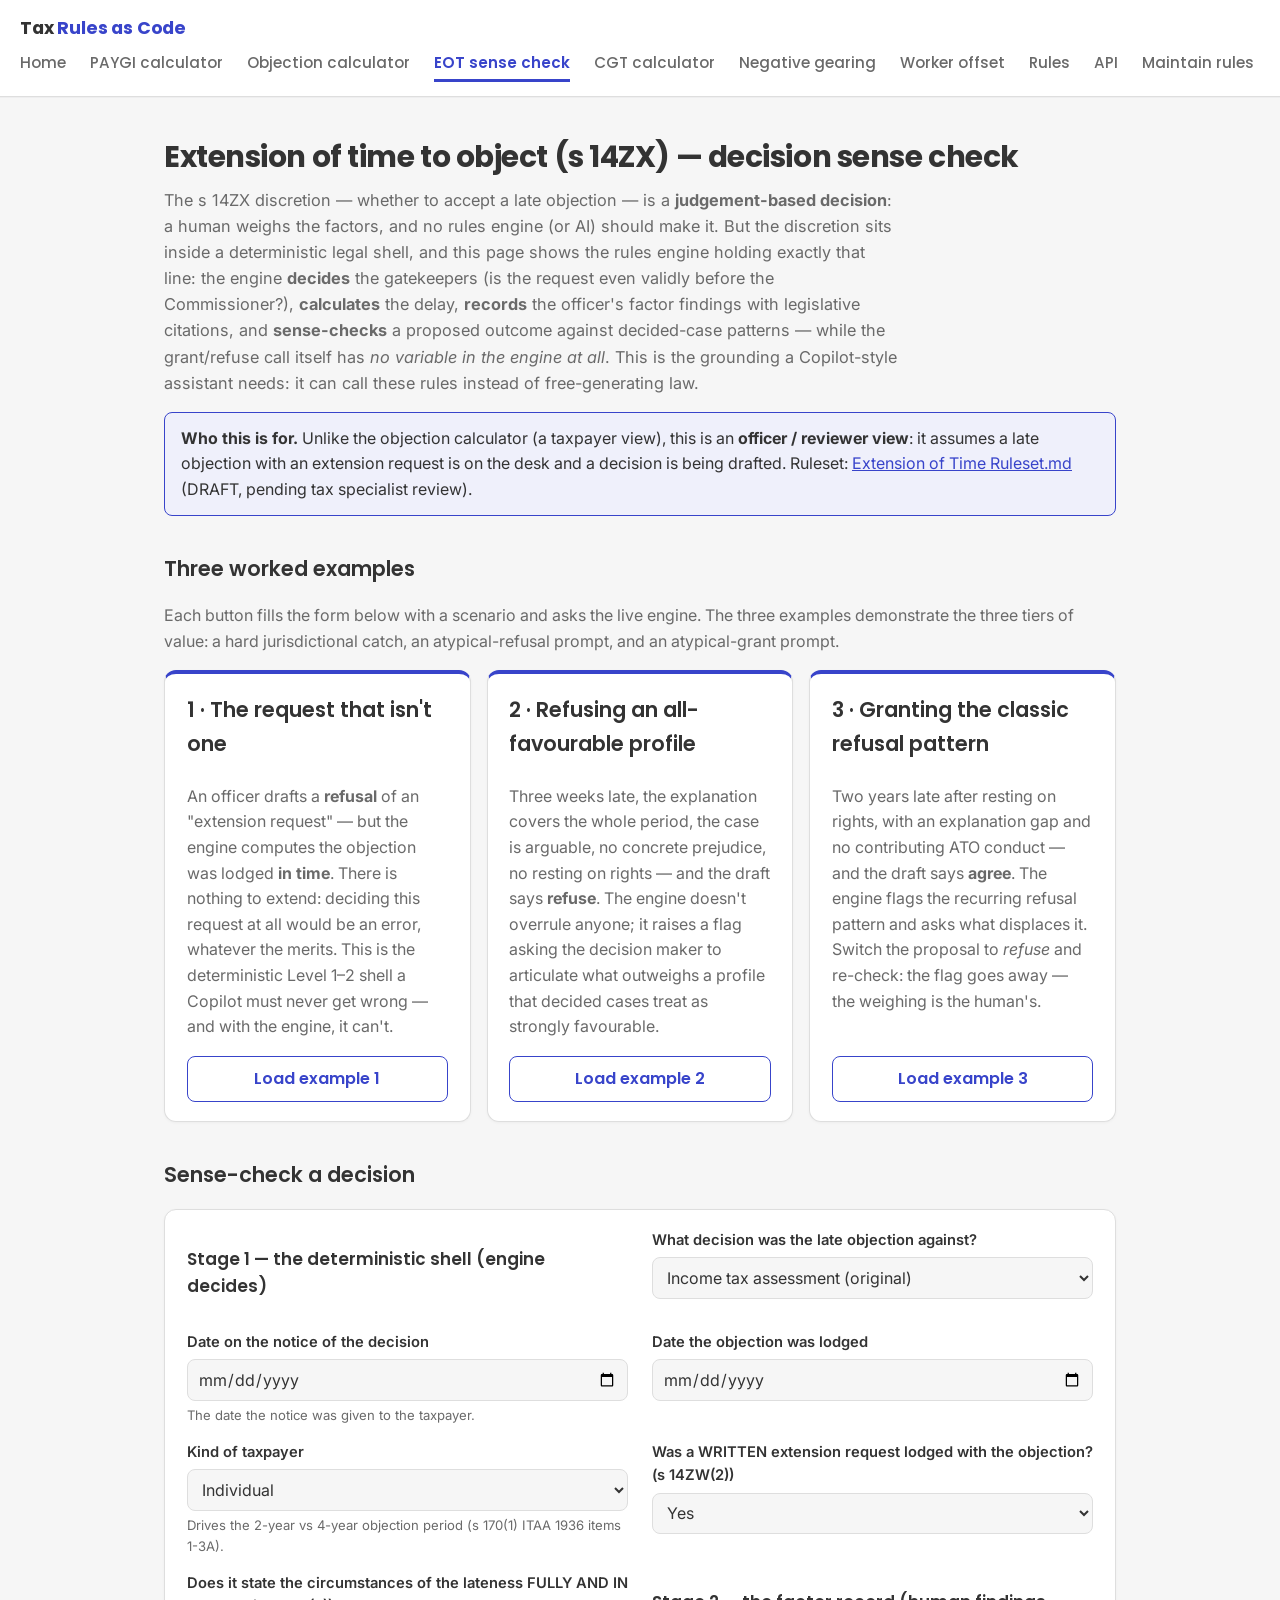
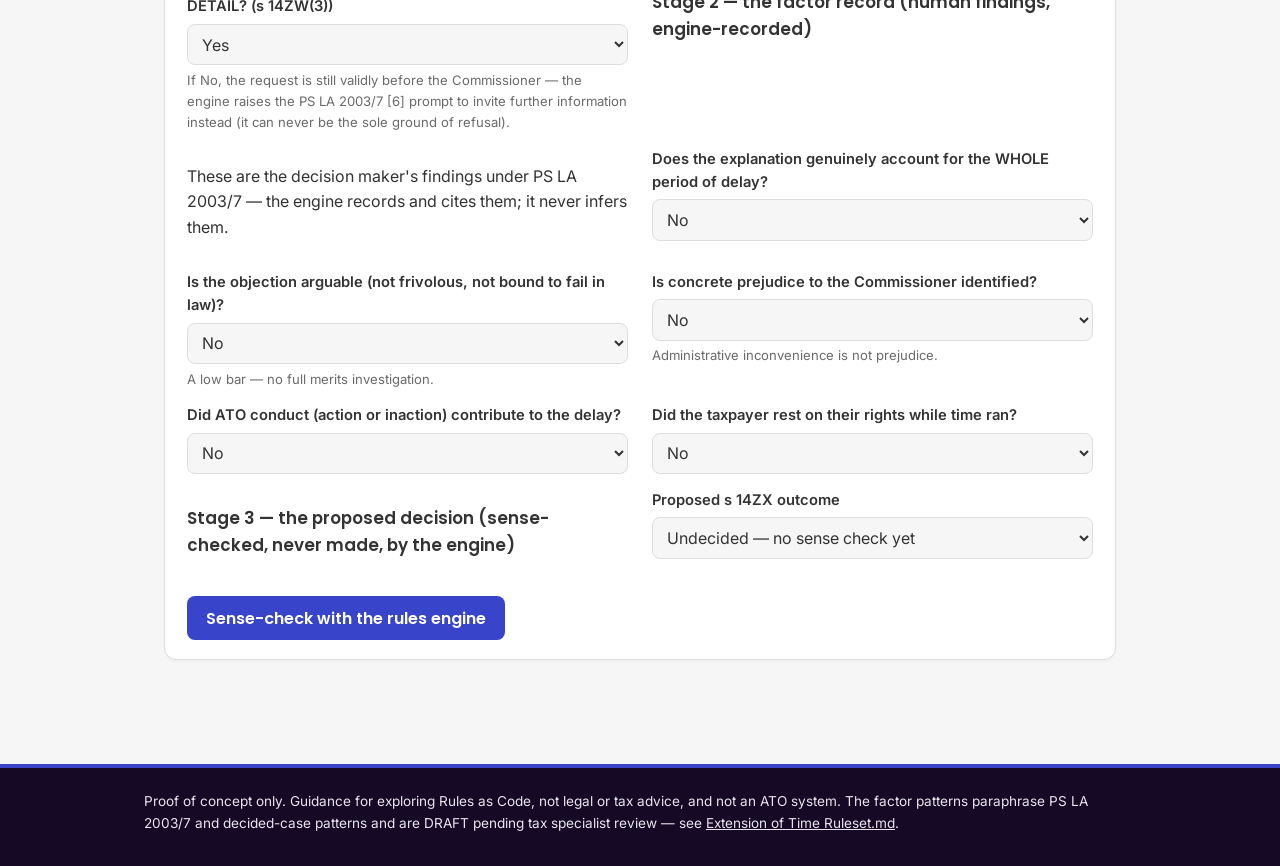
==== webapp/eot.html @ 90efb518 "Initial commit" ====
<!DOCTYPE html>
<html lang="en-AU">
<head>
  <meta charset="utf-8">
  <meta name="viewport" content="width=device-width, initial-scale=1">
  <title>Extension of time (s 14ZX) — sense check</title>
  <link rel="icon" href="data:image/svg+xml,<svg xmlns=%22http://www.w3.org/2000/svg%22 viewBox=%220 0 100 100%22><text y=%22.9em%22 font-size=%2290%22>&#9878;&#65039;</text></svg>">
  <link rel="preconnect" href="https://fonts.googleapis.com">
  <link rel="preconnect" href="https://fonts.gstatic.com" crossorigin>
  <link href="https://fonts.googleapis.com/css2?family=Inter:wght@400;500;600;700&family=Poppins:wght@500;600;700&display=swap" rel="stylesheet">
  <link rel="stylesheet" href="assets/style.css">
</head>
<body>
  <header class="site">
    <a class="brand" href="index.html">Tax <span>Rules as Code</span></a>
    <nav>
      <a href="index.html">Home</a>
      <a href="calculator.html">PAYGI calculator</a>
      <a href="objection-calculator.html">Objection calculator</a>
      <a href="eot.html">EOT sense check</a>
      <a href="cgt-calculator.html">CGT calculator</a>
      <a href="negative-gearing.html">Negative gearing</a>
      <a href="wato.html">Worker offset</a>
      <a href="model.html">Rules</a>
      <a href="engine.html">API</a>
      <a href="maintain.html">Maintain rules</a>
    </nav>
  </header>

  <main>
    <h1>Extension of time to object (s&nbsp;14ZX) — decision sense check</h1>
    <p class="lede">
      The s&nbsp;14ZX discretion — whether to accept a late objection — is a <strong>judgement-based
      decision</strong>: a human weighs the factors, and no rules engine (or AI) should make it.
      But the discretion sits inside a deterministic legal shell, and this page shows the rules
      engine holding exactly that line: the engine <strong>decides</strong> the gatekeepers
      (is the request even validly before the Commissioner?), <strong>calculates</strong> the delay,
      <strong>records</strong> the officer's factor findings with legislative citations, and
      <strong>sense-checks</strong> a proposed outcome against decided-case patterns — while the
      grant/refuse call itself has <em>no variable in the engine at all</em>. This is the grounding
      a Copilot-style assistant needs: it can call these rules instead of free-generating law.
    </p>

    <div class="notice">
      <strong>Who this is for.</strong> Unlike the objection calculator (a taxpayer view), this is
      an <strong>officer / reviewer view</strong>: it assumes a late objection with an extension
      request is on the desk and a decision is being drafted. Ruleset:
      <a href="rulesets/Extension%20of%20Time%20Ruleset.md">Extension of Time Ruleset.md</a> (DRAFT,
      pending tax specialist review).
    </div>

    <h2>Three worked examples</h2>
    <p class="muted">
      Each button fills the form below with a scenario and asks the live engine. The three
      examples demonstrate the three tiers of value: a hard jurisdictional catch, an
      atypical-refusal prompt, and an atypical-grant prompt.
    </p>
    <div class="tool-grid">
      <div class="card">
        <h2>1 · The request that isn't one</h2>
        <p>
          An officer drafts a <strong>refusal</strong> of an "extension request" — but the engine
          computes the objection was lodged <strong>in time</strong>. There is nothing to extend:
          deciding this request at all would be an error, whatever the merits. This is the
          deterministic Level&nbsp;1–2 shell a Copilot must never get wrong — and with the engine,
          it can't.
        </p>
        <button type="button" class="secondary" data-example="a">Load example 1</button>
      </div>
      <div class="card">
        <h2>2 · Refusing an all-favourable profile</h2>
        <p>
          Three weeks late, the explanation covers the whole period, the case is arguable, no
          concrete prejudice, no resting on rights — and the draft says <strong>refuse</strong>.
          The engine doesn't overrule anyone; it raises a flag asking the decision maker to
          articulate what outweighs a profile that decided cases treat as strongly favourable.
        </p>
        <button type="button" class="secondary" data-example="b">Load example 2</button>
      </div>
      <div class="card">
        <h2>3 · Granting the classic refusal pattern</h2>
        <p>
          Two years late after resting on rights, with an explanation gap and no contributing ATO
          conduct — and the draft says <strong>agree</strong>. The engine flags the recurring
          refusal pattern and asks what displaces it. Switch the proposal to <em>refuse</em> and
          re-check: the flag goes away — the weighing is the human's.
        </p>
        <button type="button" class="secondary" data-example="c">Load example 3</button>
      </div>
    </div>

    <h2>Sense-check a decision</h2>
    <div class="card">
      <form class="inputs" id="input-form">
        <h3>Stage 1 — the deterministic shell (engine decides)</h3>
        <div class="field">
          <label for="decisionType">What decision was the late objection against?</label>
          <select id="decisionType"></select>
        </div>
        <div class="field" id="f-noticeDate">
          <label for="noticeDate">Date on the notice of the decision</label>
          <input type="date" id="noticeDate">
          <p class="help" id="noticeDate-help">The date the notice was given to the taxpayer.</p>
        </div>
        <div class="field">
          <label for="lodgmentDate">Date the objection was lodged</label>
          <input type="date" id="lodgmentDate">
        </div>
        <div class="field" id="f-taxpayerKind" hidden>
          <label for="taxpayerKind">Kind of taxpayer</label>
          <select id="taxpayerKind">
            <option value="individual">Individual</option>
            <option value="small_business_entity">Small business entity</option>
            <option value="other">Other (company, trust, partnership outside the SBE rules, super fund, ...)</option>
          </select>
          <p class="help">Drives the 2-year vs 4-year objection period (s 170(1) ITAA 1936 items 1-3A).</p>
        </div>
        <div class="field" id="f-originalNoticeDate" hidden>
          <label for="originalNoticeDate">Date on the notice of the ORIGINAL assessment</label>
          <input type="date" id="originalNoticeDate">
        </div>
        <div class="field" id="f-hasAssessment" hidden>
          <label for="hasAssessment">Assessment already made for the ruling period?</label>
          <select id="hasAssessment">
            <option value="false">No</option>
            <option value="true">Yes</option>
          </select>
        </div>
        <div class="field" id="f-returnDueDate" hidden>
          <label for="returnDueDate">Last day allowed for lodging the return the ruling relates to</label>
          <input type="date" id="returnDueDate">
        </div>
        <div class="field" id="f-relatedNoticeDate" hidden>
          <label for="relatedNoticeDate">Date on the notice of the related income tax assessment</label>
          <input type="date" id="relatedNoticeDate">
        </div>
        <div class="field" id="f-sicFraction" hidden>
          <label for="sicFraction">Unremitted SIC as a percentage of the tax shortfall</label>
          <input type="number" id="sicFraction" min="0" max="100" step="0.1" value="25">
        </div>
        <div class="field">
          <label for="reqWriting">Was a WRITTEN extension request lodged with the objection? (s&nbsp;14ZW(2))</label>
          <select id="reqWriting">
            <option value="true">Yes</option>
            <option value="false">No</option>
          </select>
        </div>
        <div class="field">
          <label for="reqFully">Does it state the circumstances of the lateness FULLY AND IN DETAIL? (s&nbsp;14ZW(3))</label>
          <select id="reqFully">
            <option value="true">Yes</option>
            <option value="false">No</option>
          </select>
          <p class="help">
            If No, the request is still validly before the Commissioner — the engine raises the
            PS&nbsp;LA&nbsp;2003/7 [6] prompt to invite further information instead (it can never be
            the sole ground of refusal).
          </p>
        </div>

        <h3>Stage 2 — the factor record (human findings, engine-recorded)</h3>
        <p class="help">
          These are the decision maker's findings under PS LA 2003/7 — the engine records and
          cites them; it never infers them.
        </p>
        <div class="field">
          <label for="fExplains">Does the explanation genuinely account for the WHOLE period of delay?</label>
          <select id="fExplains"><option value="true">Yes</option><option value="false" selected>No</option></select>
        </div>
        <div class="field">
          <label for="fArguable">Is the objection arguable (not frivolous, not bound to fail in law)?</label>
          <select id="fArguable"><option value="true">Yes</option><option value="false" selected>No</option></select>
          <p class="help">A low bar — no full merits investigation.</p>
        </div>
        <div class="field">
          <label for="fPrejudice">Is concrete prejudice to the Commissioner identified?</label>
          <select id="fPrejudice"><option value="true">Yes</option><option value="false" selected>No</option></select>
          <p class="help">Administrative inconvenience is not prejudice.</p>
        </div>
        <div class="field">
          <label for="fAtoConduct">Did ATO conduct (action or inaction) contribute to the delay?</label>
          <select id="fAtoConduct"><option value="true">Yes</option><option value="false" selected>No</option></select>
        </div>
        <div class="field">
          <label for="fRested">Did the taxpayer rest on their rights while time ran?</label>
          <select id="fRested"><option value="true">Yes</option><option value="false" selected>No</option></select>
        </div>

        <h3>Stage 3 — the proposed decision (sense-checked, never made, by the engine)</h3>
        <div class="field">
          <label for="proposedOutcome">Proposed s&nbsp;14ZX outcome</label>
          <select id="proposedOutcome">
            <option value="undecided">Undecided — no sense check yet</option>
            <option value="agree">Agree — treat the objection as lodged in time</option>
            <option value="refuse">Refuse the request</option>
          </select>
        </div>
      </form>
      <div class="actions">
        <button type="button" id="calc-btn">Sense-check with the rules engine</button>
      </div>
    </div>

    <div id="error-box"></div>

    <section id="results" hidden>
      <h2>Engine result</h2>
      <div class="results-grid" id="stat-cards"></div>

      <div id="flag-box"></div>

      <h2>The factor record (what a Copilot cites)</h2>
      <p class="muted">
        The structured record the engine hands to any AI assistant: each finding, with the
        governed citation behind it — instead of the assistant's "general legal knowledge".
      </p>
      <div class="table-scroll">
        <table id="factor-table">
          <thead><tr><th>Factor</th><th>Finding</th><th>Basis</th></tr></thead>
          <tbody></tbody>
        </table>
      </div>

      <h2>What the engine deliberately does not answer</h2>
      <div class="card">
        <p>
          There is <strong>no variable</strong> in the engine for whether the request should be
          granted or refused. The s&nbsp;14ZX discretion is evaluative and balancing — no scoring,
          no matrices, no decision tree, no factor determinative. The engine's flags mark a
          proposal as <em>jurisdictionally unavailable</em> or <em>atypical against decided-case
          patterns</em>; they never decide. If a flag fires on a decision you stand behind, the
          answer is better articulation in the reasons — not a different decision.
        </p>
        <p class="muted">
          This boundary is rule 1.4.1 of the ruleset, and it is what keeps the discretion lawful:
          a mechanical rule that dictated the outcome would fetter it.
        </p>
      </div>

      <details class="help-section" id="authority-panel">
        <summary>The authority base (closed citation list)</summary>
        <div class="help-body">
          <p class="muted">
            The decided cases behind the factor patterns — a <strong>closed, traceable authority
            base</strong> so an AI assistant cites from a governed list instead of its "general
            legal knowledge". Full case table with verification notes:
            <code>research/eot/case-table.md</code> in the repository. The cases inform the
            patterns; none of them decides an individual request.
          </p>
          <div class="table-scroll">
            <table>
              <thead><tr><th>Authority</th><th>Court</th><th>Stands for</th></tr></thead>
              <tbody>
                <tr>
                  <td><a href="http://classic.austlii.edu.au/au/cases/cth/FCA/1984/176.html" target="_blank" rel="noopener"><em>Hunter Valley Developments v Cohen</em></a> (1984) 3 FCR 344</td>
                  <td>FCA (Wilcox J)</td>
                  <td>The aggregated EOT principles: acceptable explanation; resting on rights vs continuing to contest; prejudice; merits; fairness</td>
                </tr>
                <tr>
                  <td><a href="http://classic.austlii.edu.au/au/cases/cth/FCA/1999/563.html" target="_blank" rel="noopener"><em>Brown v Commissioner of Taxation</em></a> [1999] FCA 563</td>
                  <td>FCA (Hill J)</td>
                  <td>The leading s&nbsp;14ZX case (PS&nbsp;LA&nbsp;2003/7 [16]): balance delay, explanation, circumstances and prejudice to the Commissioner against the taxpayer's lost review right; arguable case required</td>
                </tr>
                <tr>
                  <td><a href="http://classic.austlii.edu.au/au/cases/cth/FCA/1999/1198.html" target="_blank" rel="noopener"><em>FC of T v Brown</em></a> 99 ATC 4852 (Full Court)</td>
                  <td>FCA Full Court</td>
                  <td>Upheld Hill J's balancing formulation on appeal</td>
                </tr>
                <tr>
                  <td><a href="http://classic.austlii.edu.au/au/cases/cth/FCA/1993/843.html" target="_blank" rel="noopener"><em>Windshuttle v DFC of T</em></a> (1993) 46 FCR 235</td>
                  <td>FCA (von Doussa J)</td>
                  <td>Prejudice = lost documents, faded recollections, dried-up enquiries; arguable case shown by indicating the factual assertions — no merits trial</td>
                </tr>
                <tr>
                  <td><a href="http://classic.austlii.edu.au/au/cases/cth/FCAFC/2017/131.html" target="_blank" rel="noopener"><em>FCT v Primary Health Care Ltd</em></a> [2017] FCAFC 131</td>
                  <td>FCA Full Court</td>
                  <td>Modern application: the Tribunal's grant of extensions (years out of time) upheld against the Commissioner's refusal — s&nbsp;14ZX(4) review is real</td>
                </tr>
                <tr>
                  <td><a href="http://classic.austlii.edu.au/au/cases/cth/HCA/1996/25.html" target="_blank" rel="noopener"><em>Brisbane South Regional Health Authority v Taylor</em></a> (1996) 186 CLR 541</td>
                  <td>High Court</td>
                  <td>Why time limits exist and how delay degrades the quality of justice (general principle, applied by analogy)</td>
                </tr>
              </tbody>
            </table>
          </div>
        </div>
      </details>

      <details class="help-section" id="copilot-panel">
        <summary>What a Copilot sees (the grounded tool call)</summary>
        <div class="help-body">
          <p class="muted">
            The exact exchange an AI assistant would have with the engine for the scenario above —
            a deterministic, auditable tool call in place of free-generated legal conclusions.
            The same YAML tests that gate changes to these rules double as the assistant's
            ground-truth evaluation set.
          </p>
          <h3>Request — <code>POST api/calculate</code></h3>
          <pre id="copilot-request" class="code-block"></pre>
          <h3>Response (engine-computed fields)</h3>
          <pre id="copilot-response" class="code-block"></pre>
        </div>
      </details>

      <h2>Why?</h2>
      <p class="muted">Citations read live from the engine's rule metadata.</p>
      <div class="card" id="why"></div>

      <div class="actions no-print">
        <button type="button" class="secondary" onclick="window.print()">Print this result</button>
      </div>
    </section>
  </main>

  <footer class="site">
    Proof of concept only. Guidance for exploring Rules as Code, not legal or tax advice, and not
    an ATO system. The factor patterns paraphrase PS LA 2003/7 and decided-case patterns and are
    DRAFT pending tax specialist review — see
    <a href="rulesets/Extension%20of%20Time%20Ruleset.md">Extension of Time Ruleset.md</a>.
  </footer>

  <script src="assets/app.js"></script>
  <script src="assets/eot.js"></script>
</body>
</html>
---- webapp/assets/style.css ----
/* Visual language follows ato.gov.au's current design tokens (Inter body /
 * Poppins headings, indigo #3844CA primary, dark navy #150925 footer) - this
 * site is its own "Tax Rules as Code" brand, not an ATO product, so no crest
 * or ATO wordmark is used; only the typography/colour/spacing language is
 * mirrored so the tools feel at home next to the real site.
 */
:root {
  --bg: #f6f6f6;
  --surface: #ffffff;
  --text: #333333;
  --muted: #6a6a6a;
  --line: #dedede;
  --accent: #3844ca;
  --accent-dark: #262677;
  --accent-text: #ffffff;
  --good: #1f7a3d;
  --warn: #d74100;
  --danger: #a52834;
  --code-bg: #f0f0f5;
  --header-bg: #ffffff;
  --footer-bg: #150925;
  --footer-text: #e8e5ed;
  --footer-line: #3a2f4d;
  --font-body: "Inter", system-ui, -apple-system, "Segoe UI", Roboto, sans-serif;
  --font-head: "Poppins", "Inter", system-ui, sans-serif;
}

@media (prefers-color-scheme: dark) {
  :root {
    --bg: #14121c;
    --surface: #1d1a28;
    --text: #edebf2;
    --muted: #aca6be;
    --line: #342f42;
    --accent: #8b98ff;
    --accent-dark: #c3cbff;
    --accent-text: #14101f;
    --good: #4fca86;
    --warn: #ff9466;
    --danger: #ff6b6f;
    --code-bg: #211d2e;
    --header-bg: #191621;
    --footer-bg: #0b0712;
    --footer-text: #cfc9df;
    --footer-line: #2a2436;
  }
}

* { box-sizing: border-box; }

body {
  margin: 0;
  font-family: var(--font-body);
  background: var(--bg);
  color: var(--text);
  line-height: 1.6;
}

h1, h2, h3, h4, .brand, button, .button, nav a {
  font-family: var(--font-head);
}

header.site {
  background: var(--header-bg);
  border-bottom: 1px solid var(--line);
  box-shadow: 0 1px 0 rgba(21, 9, 37, 0.03);
  padding: 0.9rem 1.25rem;
  display: flex;
  flex-wrap: wrap;
  align-items: center;
  gap: 0.5rem 1.75rem;
}

header.site .brand {
  font-weight: 700;
  font-size: 1.1rem;
  text-decoration: none;
  color: var(--text);
  letter-spacing: -0.01em;
}

header.site .brand span { color: var(--accent); }

nav { display: flex; gap: 1.5rem; flex-wrap: wrap; }

nav a {
  color: var(--muted);
  font-weight: 500;
  font-size: 0.95rem;
  text-decoration: none;
  padding-bottom: 4px;
  border-bottom: 3px solid transparent;
}

nav a:hover { color: var(--text); }
nav a.active { color: var(--accent); border-bottom-color: var(--accent); font-weight: 600; }

main { max-width: 62rem; margin: 0 auto; padding: 1.75rem 1.25rem 3.5rem; }

h1 { font-size: 1.85rem; font-weight: 700; letter-spacing: -0.015em; margin: 0.5rem 0 0.4rem; }
h2 { font-size: 1.3rem; font-weight: 600; margin-top: 2.25rem; }
h3 { font-size: 1.05rem; font-weight: 600; }
p.lede { color: var(--muted); max-width: 46rem; margin-top: 0.25rem; font-size: 1.02rem; }

a { color: var(--accent); }
a:hover { color: var(--accent-dark); }

.card {
  background: var(--surface);
  border: 1px solid var(--line);
  border-radius: 12px;
  padding: 1.2rem 1.35rem;
  margin: 1rem 0;
  box-shadow: 0 1px 3px rgba(21, 9, 37, 0.04);
}

.tool-grid { display: grid; grid-template-columns: repeat(auto-fit, minmax(16rem, 1fr)); gap: 1rem; }
/* four equal cards on one row at full width; wrap responsively as it narrows.
   min(100%, …) lets a single card shrink below the track floor on tiny screens
   so the row never overflows the viewport. */
.tool-grid--four { grid-template-columns: repeat(auto-fit, minmax(min(100%, 13rem), 1fr)); }

.tool-grid .card { margin: 0; display: flex; flex-direction: column; border-top: 4px solid var(--accent); }
.tool-grid .card p { flex: 1; color: var(--muted); }
.tool-grid .card h2 { margin: 0 0 0.5rem; }

.button, button {
  display: inline-block;
  background: var(--accent);
  color: var(--accent-text);
  border: none;
  border-radius: 8px;
  padding: 0.6rem 1.2rem;
  font-size: 1rem;
  font-weight: 600;
  cursor: pointer;
  text-decoration: none;
}

button:hover, .button:hover { background: var(--accent-dark); }
button.secondary, .button.secondary {
  background: transparent;
  color: var(--accent);
  border: 1.5px solid var(--accent);
}
button.secondary:hover, .button.secondary:hover { background: var(--accent); color: var(--accent-text); }

form.inputs { display: grid; grid-template-columns: repeat(auto-fit, minmax(19rem, 1fr)); gap: 0.9rem 1.5rem; }

.field label { display: block; font-weight: 600; font-size: 0.92rem; margin-bottom: 0.3rem; }

.field input, .field select {
  width: 100%;
  padding: 0.55rem 0.65rem;
  font-family: var(--font-body);
  font-size: 1rem;
  border: 1px solid var(--line);
  border-radius: 8px;
  background: var(--bg);
  color: var(--text);
}

.field input:focus, .field select:focus {
  outline: 2px solid var(--accent);
  outline-offset: 1px;
}

.field .help { margin: 0.3rem 0 0; font-size: 0.82rem; color: var(--muted); }

.actions { margin-top: 1.25rem; display: flex; gap: 1rem; align-items: center; flex-wrap: wrap; }

.results-grid { display: grid; grid-template-columns: repeat(auto-fit, minmax(14rem, 1fr)); gap: 1rem; }

.stat {
  background: var(--surface);
  border: 1px solid var(--line);
  border-left: 5px solid var(--accent);
  border-radius: 10px;
  padding: 0.95rem 1.15rem;
  margin: 0;
}

.stat .label { font-size: 0.85rem; color: var(--muted); }
.stat .value { font-size: 1.7rem; font-weight: 700; margin: 0.15rem 0; font-family: var(--font-head); }
.stat .bas { font-size: 0.8rem; color: var(--muted); }
.stat.negative { border-left-color: var(--warn); }
.stat.good { border-left-color: var(--good); }
.stat.no-right { border-left-color: var(--danger); }

table { border-collapse: collapse; width: 100%; font-size: 0.95rem; }
th, td { text-align: left; padding: 0.5rem 0.7rem; border-bottom: 1px solid var(--line); }
th { color: var(--muted); font-weight: 600; font-family: var(--font-head); font-size: 0.85rem; text-transform: uppercase; letter-spacing: 0.02em; }
td.num, th.num { text-align: right; font-variant-numeric: tabular-nums; }
.table-scroll { overflow-x: auto; }

/* grouped table subheadings (eligibility catalogue) */
table tr.group th {
  background: color-mix(in srgb, var(--accent) 8%, var(--surface));
  color: var(--text);
  text-transform: none;
  font-size: 0.9rem;
  letter-spacing: 0;
  border-bottom: 1px solid var(--line);
}

code, pre {
  font-family: ui-monospace, "Cascadia Code", Menlo, Consolas, monospace;
  font-size: 0.86em;
  background: var(--code-bg);
  border-radius: 5px;
}

code { padding: 0.1rem 0.35rem; }
pre { padding: 0.8rem 1rem; overflow-x: auto; line-height: 1.45; }
pre code { padding: 0; background: none; }

.error {
  background: color-mix(in srgb, var(--danger) 10%, var(--surface));
  border: 1px solid var(--danger);
  border-radius: 8px;
  padding: 0.8rem 1rem;
  white-space: pre-wrap;
}

.notice {
  background: color-mix(in srgb, var(--accent) 8%, var(--surface));
  border: 1px solid var(--accent);
  border-radius: 8px;
  padding: 0.8rem 1rem;
}

.pill {
  display: inline-block;
  font-size: 0.75rem;
  font-weight: 600;
  border-radius: 99px;
  padding: 0.15rem 0.65rem;
  border: 1px solid var(--line);
  color: var(--muted);
  margin-left: 0.4rem;
  vertical-align: middle;
}

.pill.input { border-color: var(--good); color: var(--good); }
.pill.formula { border-color: var(--accent); color: var(--accent); }
.pill.yes { border-color: var(--good); color: var(--good); background: color-mix(in srgb, var(--good) 10%, transparent); }
.pill.no { border-color: var(--danger); color: var(--danger); background: color-mix(in srgb, var(--danger) 10%, transparent); }

/* trace tree */
.trace details { margin: 0.35rem 0 0.35rem 1rem; border-left: 2px solid var(--line); padding-left: 0.85rem; }
.trace > details { margin-left: 0; border-left: none; padding-left: 0; }
.trace summary { cursor: pointer; }
.trace summary .val { font-weight: 700; }
.trace .meta { font-size: 0.85rem; color: var(--muted); margin: 0.15rem 0 0.3rem; }

.why-item { padding: 0.65rem 0; border-bottom: 1px solid var(--line); }
.why-item:last-child { border-bottom: none; }
.why-item .refs { font-size: 0.88rem; }
.why-item .doc { color: var(--muted); font-size: 0.9rem; white-space: pre-line; margin: 0.2rem 0; }

/* decision-tree outline (printable) */
.dtree { list-style: none; margin: 0; padding: 0; }
.dtree li { position: relative; margin: 0 0 0.15rem 1.4rem; padding: 0.15rem 0 0.15rem 1rem; border-left: 2px solid var(--line); }
.dtree li::before {
  content: ""; position: absolute; left: -2px; top: 1.1rem; width: 1rem; height: 2px; background: var(--line);
}
.dtree > li { margin-left: 0; border-left: none; padding-left: 0; }
.dtree > li::before { display: none; }
.dtree .node { display: inline-block; padding: 0.3rem 0.7rem; border: 1px solid var(--line); border-radius: 8px; background: var(--surface); }
.dtree .node.question { border-left: 4px solid var(--accent); }
.dtree .node.outcome-yes { border-left: 4px solid var(--good); }
.dtree .node.outcome-no { border-left: 4px solid var(--danger); }
.dtree .node .tag { font-size: 0.75rem; color: var(--muted); display: block; }

/* legislation explorer two-pane layout */
.explorer { display: grid; grid-template-columns: 18rem 1fr; gap: 1.25rem; align-items: start; }
.explorer .index { position: sticky; top: 0.75rem; max-height: calc(100vh - 1.5rem); overflow: auto; }
.explorer .index .field { margin-bottom: 0.6rem; }
.explorer .index h4 { margin: 0.9rem 0 0.25rem; font-size: 0.75rem; text-transform: uppercase; letter-spacing: 0.04em; color: var(--muted); }
.explorer .index a { display: block; padding: 0.3rem 0.5rem; border-radius: 6px; text-decoration: none; color: var(--text); font-size: 0.9rem; }
.explorer .index a:hover { background: var(--code-bg); }
.explorer .index a.active { background: color-mix(in srgb, var(--accent) 14%, var(--surface)); color: var(--accent); font-weight: 600; }
.explorer .detail h2 { margin-top: 0; }
.explorer .chips { display: flex; flex-wrap: wrap; gap: 0.4rem; margin: 0.4rem 0 0.8rem; }
@media (max-width: 48rem) {
  .explorer { grid-template-columns: 1fr; }
  .explorer .index { position: static; max-height: none; }
}

footer.site {
  background: var(--footer-bg);
  color: var(--footer-text);
  margin-top: 2rem;
  border-top: 4px solid var(--accent);
  padding: 1.4rem max(1.25rem, calc((100% - 62rem) / 2)) 2rem;
  font-size: 0.85rem;
}

footer.site a { color: var(--footer-text); text-decoration: underline; }
footer.site a:hover { color: #ffffff; }

.muted { color: var(--muted); }
.loading { color: var(--muted); font-style: italic; }

@media print {
  header.site, footer.site, .actions, #input-form, .no-print { display: none !important; }
  main { max-width: none; padding: 0; }
  .card { box-shadow: none; border: 1px solid #999; }
}

/* collapsible eligibility help panel (objection calculator) */
.help-section {
  background: var(--surface);
  border: 1px solid var(--line);
  border-radius: 12px;
  padding: 0.4rem 1.2rem;
  margin: 1.25rem 0;
}
.help-section > summary {
  cursor: pointer;
  font-family: var(--font-head);
  font-weight: 600;
  padding: 0.7rem 0;
  color: var(--accent);
  list-style-position: inside;
}
.help-section > summary:hover { color: var(--accent-dark); }
.help-section[open] > summary { border-bottom: 1px solid var(--line); margin-bottom: 0.5rem; }
.help-section .help-body h3 { margin: 1.5rem 0 0.5rem; }
.help-section .help-body > p.muted:first-child { margin-top: 0.5rem; }

/* ---------------------------------------------------------------- rules model page */
/* PolicyEngine /model/rules-style hierarchical browser: breadcrumb + folder tree +
   leaf detail with a value-over-time chart. */

main.wide { max-width: 78rem; }

.model { display: grid; grid-template-columns: 20rem 1fr; gap: 1.5rem; align-items: start; }
.model-nav {
  position: sticky; top: 0.75rem; max-height: calc(100vh - 1.5rem); overflow: auto;
  background: var(--surface); border: 1px solid var(--line); border-radius: 12px;
  padding: 0.9rem 0.85rem; box-shadow: 0 1px 3px rgba(21, 9, 37, 0.04);
}
.model-nav .field { margin-bottom: 0.6rem; }

.model-tree { font-size: 0.9rem; }
.model-tree details.tree-branch { margin: 0; }
.model-tree details.tree-branch > summary {
  list-style: none; cursor: pointer; display: flex; align-items: center; gap: 0.25rem;
  padding: 0.28rem 0.4rem; border-radius: 6px; color: var(--text); font-weight: 600;
  font-family: var(--font-head); font-size: 0.9rem;
}
.model-tree details.tree-branch > summary::-webkit-details-marker { display: none; }
.model-tree details.tree-branch > summary::before {
  content: "▸"; color: var(--muted); font-size: 0.7rem; transition: transform 0.12s ease;
  display: inline-block; width: 0.8rem;
}
.model-tree details.tree-branch[open] > summary::before { transform: rotate(90deg); }
.model-tree summary:hover { background: var(--code-bg); }
.model-tree summary .tree-branch-label { color: inherit; text-decoration: none; flex: 1; }
.model-tree details.tree-branch > * { margin-left: 0.85rem; }
.model-tree details.tree-branch > summary { margin-left: 0; }

.model-tree a.tree-leaf {
  display: flex; align-items: center; gap: 0.45rem; padding: 0.26rem 0.4rem 0.26rem 0.5rem;
  border-radius: 6px; text-decoration: none; color: var(--text);
}
.model-tree a.tree-leaf:hover { background: var(--code-bg); }
.model-tree a.active, .model-tree summary a.active {
  background: color-mix(in srgb, var(--accent) 14%, var(--surface)); color: var(--accent); font-weight: 600;
}
.model-tree .dot { width: 8px; height: 8px; border-radius: 99px; flex: none; border: 1.5px solid; }
.model-tree .dot.input { border-color: var(--good); background: color-mix(in srgb, var(--good) 30%, transparent); }
.model-tree .dot.rule { border-color: var(--accent); background: color-mix(in srgb, var(--accent) 30%, transparent); }
.model-tree .dot.param { border-color: var(--warn); background: color-mix(in srgb, var(--warn) 30%, transparent); }

/* breadcrumb */
.crumbs { display: flex; flex-wrap: wrap; align-items: center; gap: 0.35rem; font-size: 0.85rem; margin-bottom: 0.4rem; }
.crumbs .crumb { text-decoration: none; }
.crumbs .crumb.current { color: var(--muted); font-weight: 600; }
.crumbs .sep { color: var(--line); }

.model-detail h1 { margin-top: 0.2rem; }
.model-detail h3 { margin: 1.4rem 0 0.4rem; }

/* folder view: grid of child cards */
.model-grid { display: grid; grid-template-columns: repeat(auto-fill, minmax(15rem, 1fr)); gap: 0.85rem; margin-top: 1rem; }
.model-card {
  display: block; text-decoration: none; color: var(--text);
  background: var(--surface); border: 1px solid var(--line); border-radius: 10px;
  padding: 0.85rem 1rem; transition: border-color 0.12s ease, box-shadow 0.12s ease;
}
.model-card:hover { border-color: var(--accent); box-shadow: 0 2px 10px rgba(21, 9, 37, 0.07); color: var(--text); }
.model-card-head { display: flex; align-items: center; gap: 0.5rem; margin-bottom: 0.35rem; }
.model-card h3 { margin: 0; font-size: 0.98rem; }
.model-card p { margin: 0; font-size: 0.85rem; }
.model-card .tag {
  font-size: 0.66rem; font-weight: 700; text-transform: uppercase; letter-spacing: 0.04em;
  padding: 0.1rem 0.45rem; border-radius: 99px; border: 1px solid var(--line); color: var(--muted); flex: none;
}
.model-card .tag.param { border-color: var(--warn); color: var(--warn); }
.model-card .tag.rule { border-color: var(--accent); color: var(--accent); }
.model-card .tag.input { border-color: var(--good); color: var(--good); }

.model-detail .chips { display: flex; flex-wrap: wrap; gap: 0.4rem; margin: 0.4rem 0 0.9rem; }
.model-detail details.formula { margin-top: 1rem; }

/* value-over-time chart */
.param-chart { width: 100%; height: auto; display: block; }
.param-chart .grid { stroke: var(--line); stroke-width: 1; }
.param-chart .line { fill: none; stroke: var(--accent); stroke-width: 2.5; stroke-linejoin: round; }
.param-chart .pt { fill: var(--surface); stroke: var(--accent); stroke-width: 2.5; }
.param-chart .ylab { fill: var(--muted); font-size: 11px; text-anchor: end; font-family: var(--font-body); }
.param-chart .xlab { fill: var(--muted); font-size: 11px; text-anchor: middle; font-family: var(--font-body); }
.param-chart .ptlab { fill: var(--text); font-size: 12px; font-weight: 700; text-anchor: middle; font-family: var(--font-head); }

@media (max-width: 52rem) {
  .model { grid-template-columns: 1fr; }
  .model-nav { position: static; max-height: none; }
}

/* ---------------------------------------------------------------- API page extras */
/* language tabs for the worked-example code block */
.tabs { display: flex; gap: 0.25rem; border-bottom: 1px solid var(--line); margin-bottom: 0.75rem; }
.tab-btn {
  background: transparent; color: var(--muted); border: none; border-bottom: 2px solid transparent;
  border-radius: 0; padding: 0.4rem 0.85rem; font-size: 0.9rem; font-weight: 600; cursor: pointer;
}
.tab-btn:hover { background: var(--code-bg); color: var(--text); }
.tab-btn.active { color: var(--accent); border-bottom-color: var(--accent); background: transparent; }

/* dimmed inline comments inside request/anatomy code blocks */
pre code .cmt { color: var(--muted); font-style: italic; }

/* ---------------------------------------------------------------- negative gearing page */

/* grandfathering timeline (schematic SVG) */
.tl-chart { margin-top: 1rem; overflow-x: auto; }
.tl-svg { width: 100%; min-width: 34rem; height: auto; display: block; }
.tl-band { opacity: 0.85; }
.tl-band-good { fill: color-mix(in srgb, var(--good) 16%, var(--surface)); stroke: var(--good); stroke-width: 1; }
.tl-band-warn { fill: color-mix(in srgb, var(--warn) 14%, var(--surface)); stroke: var(--warn); stroke-width: 1; }
.tl-bandlab { fill: var(--text); font-size: 11px; text-anchor: middle; font-family: var(--font-body); dominant-baseline: middle; }
.tl-milestone { stroke: var(--accent); stroke-width: 2; stroke-dasharray: 4 3; }
.tl-mslab { fill: var(--accent); font-size: 11.5px; font-weight: 700; text-anchor: middle; font-family: var(--font-head); }
.tl-yearband { fill: color-mix(in srgb, var(--accent) 30%, var(--surface)); stroke: var(--accent); stroke-width: 1; }
.tl-yearlab { fill: var(--muted); font-size: 10.5px; text-anchor: middle; font-family: var(--font-body); }
.tl-marker { fill: var(--surface); stroke: var(--accent); stroke-width: 3; }
.tl-marklab { fill: var(--text); font-size: 11.5px; font-weight: 700; text-anchor: middle; font-family: var(--font-head); }
.tl-tick { stroke: var(--line); stroke-width: 1; }
.tl-ticklab { fill: var(--muted); font-size: 10px; text-anchor: middle; font-family: var(--font-body); }

/* portfolio waterfall (HTML bars; every segment carries a direct value label) */
.wf { display: grid; gap: 0.55rem; min-width: 30rem; }
.wf-row { display: grid; grid-template-columns: 16rem 1fr; gap: 0.8rem; align-items: center; }
.wf-label { font-size: 0.88rem; color: var(--text); text-align: right; }
.wf-track { position: relative; height: 1.5rem; background: color-mix(in srgb, var(--line) 35%, var(--surface)); border-radius: 6px; }
.wf-bar { position: absolute; top: 2px; bottom: 2px; border-radius: 4px; min-width: 2px; }
.wf-warn { background: var(--warn); }
.wf-good { background: var(--good); }
.wf-accent { background: var(--accent); }
.wf-final { background: var(--muted); }
.wf-value {
  position: absolute; top: 50%; transform: translateY(-50%);
  margin-left: 0.5rem; font-size: 0.82rem; font-weight: 700;
  font-variant-numeric: tabular-nums; color: var(--text); white-space: nowrap;
}
/* no room after the bar: flip the label to just before its left edge */
.wf-value.before { transform: translate(-100%, -50%); margin-left: -0.5rem; }
/* bar spans (nearly) the whole track: put the label inside its right end */
.wf-value.inside { transform: translate(-100%, -50%); margin-left: -0.5rem; color: var(--surface); }
@media (max-width: 44rem) {
  .wf-row { grid-template-columns: 1fr; gap: 0.15rem; }
  .wf-label { text-align: left; }
}

/* ---------------------------------------------------------------- WATO page */

/* phase-in curve (engine-swept SVG line; single series in the site accent) */
.phase-wrap { position: relative; }
.phase-svg { width: 100%; min-width: 34rem; height: auto; display: block; }
.phase-svg .grid { stroke: var(--line); stroke-width: 1; }
.phase-svg .line { fill: none; stroke: var(--accent); stroke-width: 2.5; stroke-linejoin: round; }
.phase-svg .area { fill: color-mix(in srgb, var(--accent) 12%, transparent); stroke: none; }
.phase-svg .ylab { fill: var(--muted); font-size: 11px; text-anchor: end; font-family: var(--font-body); }
.phase-svg .xlab { fill: var(--muted); font-size: 11px; text-anchor: middle; font-family: var(--font-body); }
.phase-svg .boundary { stroke: var(--accent); stroke-width: 1.5; stroke-dasharray: 4 3; }
.phase-svg .blab { fill: var(--accent); font-size: 11.5px; font-weight: 700; text-anchor: middle; font-family: var(--font-head); }
.phase-svg .you { fill: var(--surface); stroke: var(--good); stroke-width: 3; }
.phase-svg .youlab { fill: var(--good); font-size: 12px; font-weight: 700; font-family: var(--font-head); }
.phase-svg .hoverpt { fill: var(--surface); stroke: var(--accent); stroke-width: 2.5; }
.phase-tip {
  position: absolute; top: 0.2rem; transform: translateX(-0%);
  background: var(--surface); border: 1px solid var(--accent); border-radius: 6px;
  padding: 0.2rem 0.55rem; font-size: 0.82rem; font-variant-numeric: tabular-nums;
  pointer-events: none; white-space: nowrap; box-shadow: 0 1px 4px rgba(21, 9, 37, 0.12);
}

/* chat panel */
.chat-panel { display: flex; flex-direction: column; }
.chat-log {
  display: flex; flex-direction: column; gap: 0.6rem;
  max-height: 26rem; overflow-y: auto; padding: 0.4rem 0.2rem 0.6rem;
}
.chat-log .msg {
  max-width: 85%; padding: 0.55rem 0.85rem; border-radius: 14px;
  font-size: 0.95rem; line-height: 1.5;
}
.chat-log .msg.bot {
  align-self: flex-start; background: var(--code-bg);
  border-bottom-left-radius: 4px;
}
.chat-log .msg.user {
  align-self: flex-end; background: var(--accent); color: var(--accent-text);
  border-bottom-right-radius: 4px;
}
.chat-log .msg.bot a { color: var(--accent); }
.chat-quick { display: flex; flex-wrap: wrap; gap: 0.4rem; margin: 0.3rem 0 0.6rem; }
.chat-chip {
  background: transparent; color: var(--accent); border: 1.5px solid var(--accent);
  border-radius: 99px; padding: 0.25rem 0.85rem; font-size: 0.85rem; font-weight: 600;
}
.chat-chip:hover { background: var(--accent); color: var(--accent-text); }
.chat-input { display: flex; gap: 0.6rem; }
.chat-input input {
  flex: 1; padding: 0.55rem 0.75rem; font-family: var(--font-body); font-size: 1rem;
  border: 1px solid var(--line); border-radius: 8px; background: var(--bg); color: var(--text);
}
.chat-input input:focus { outline: 2px solid var(--accent); outline-offset: 1px; }

/* EOT sense-check flags (eot.html) */
.notice.flag-danger {
  background: color-mix(in srgb, var(--danger) 10%, var(--surface));
  border-color: var(--danger);
}
.notice.flag-warn {
  background: color-mix(in srgb, var(--warn) 12%, var(--surface));
  border-color: var(--warn);
}
.notice.flag-ok {
  background: color-mix(in srgb, var(--good) 8%, var(--surface));
  border-color: var(--good);
}
.notice + .notice { margin-top: 0.6rem; }
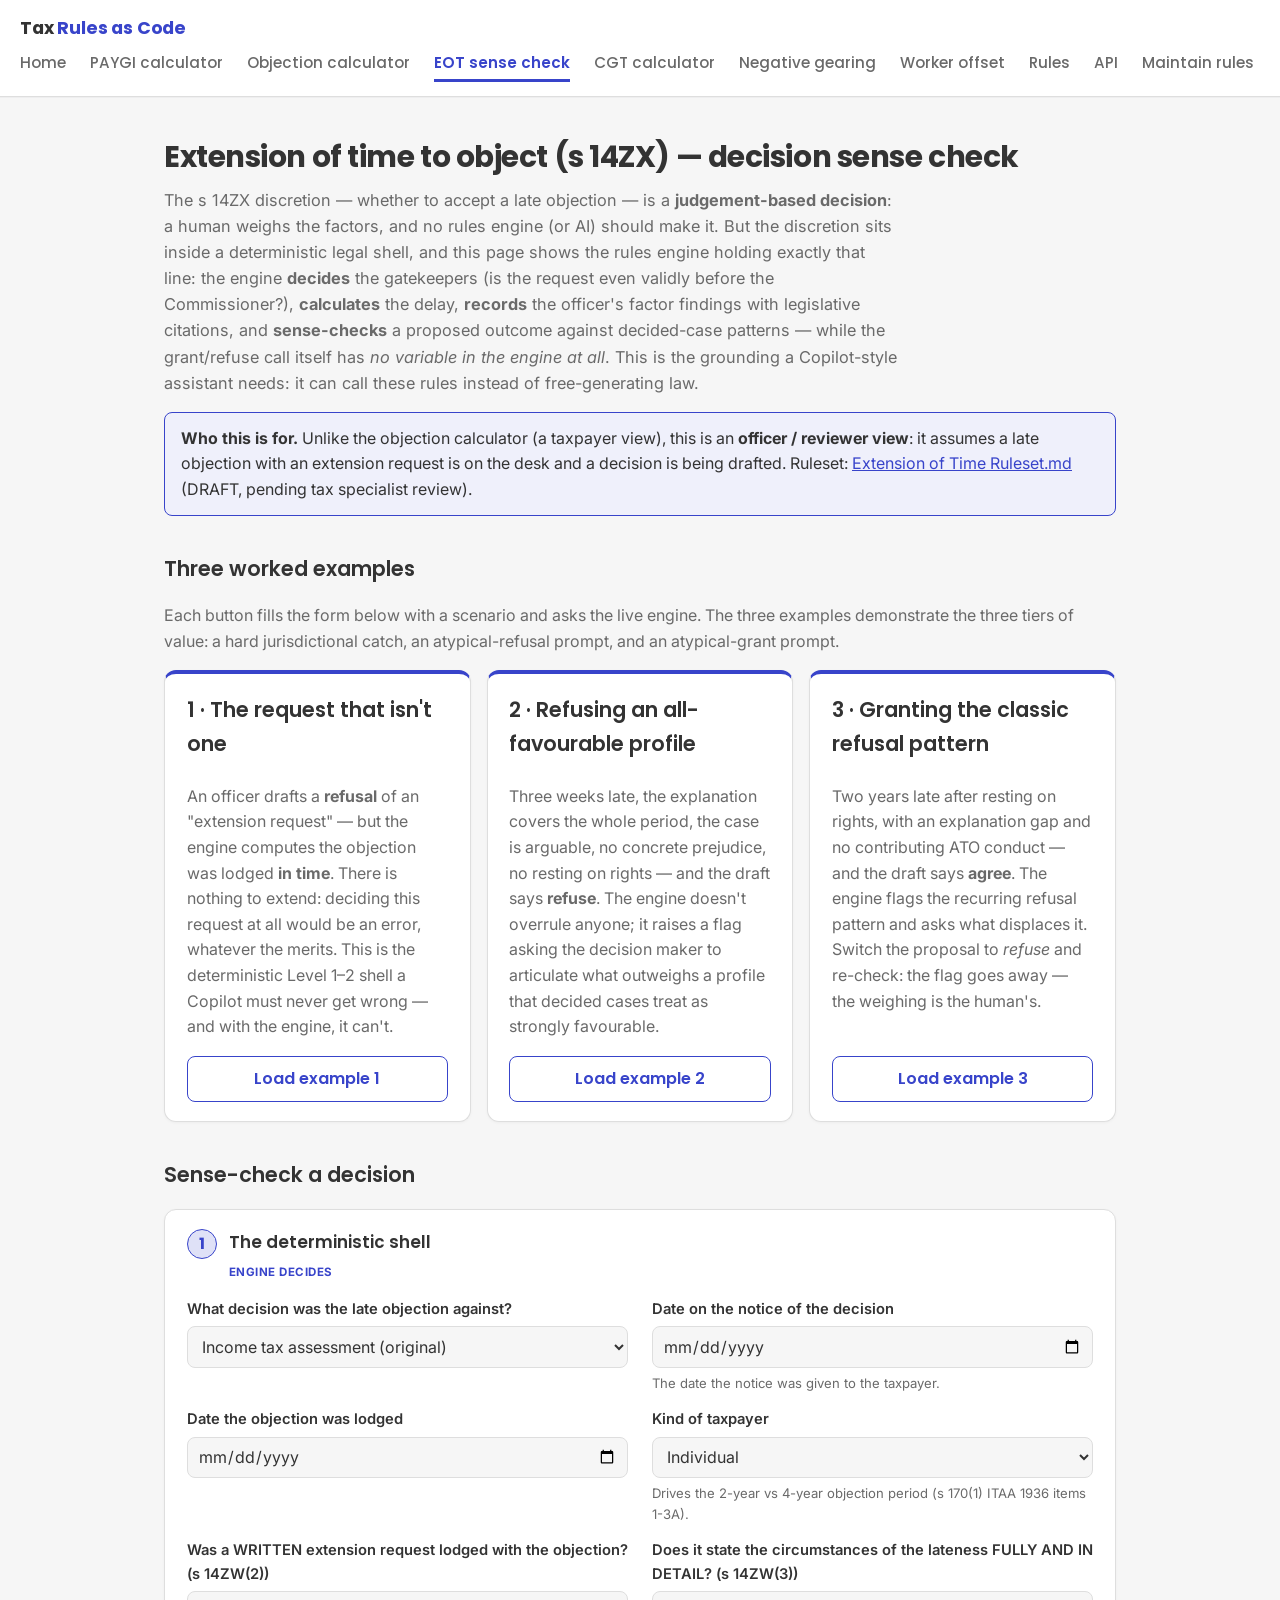
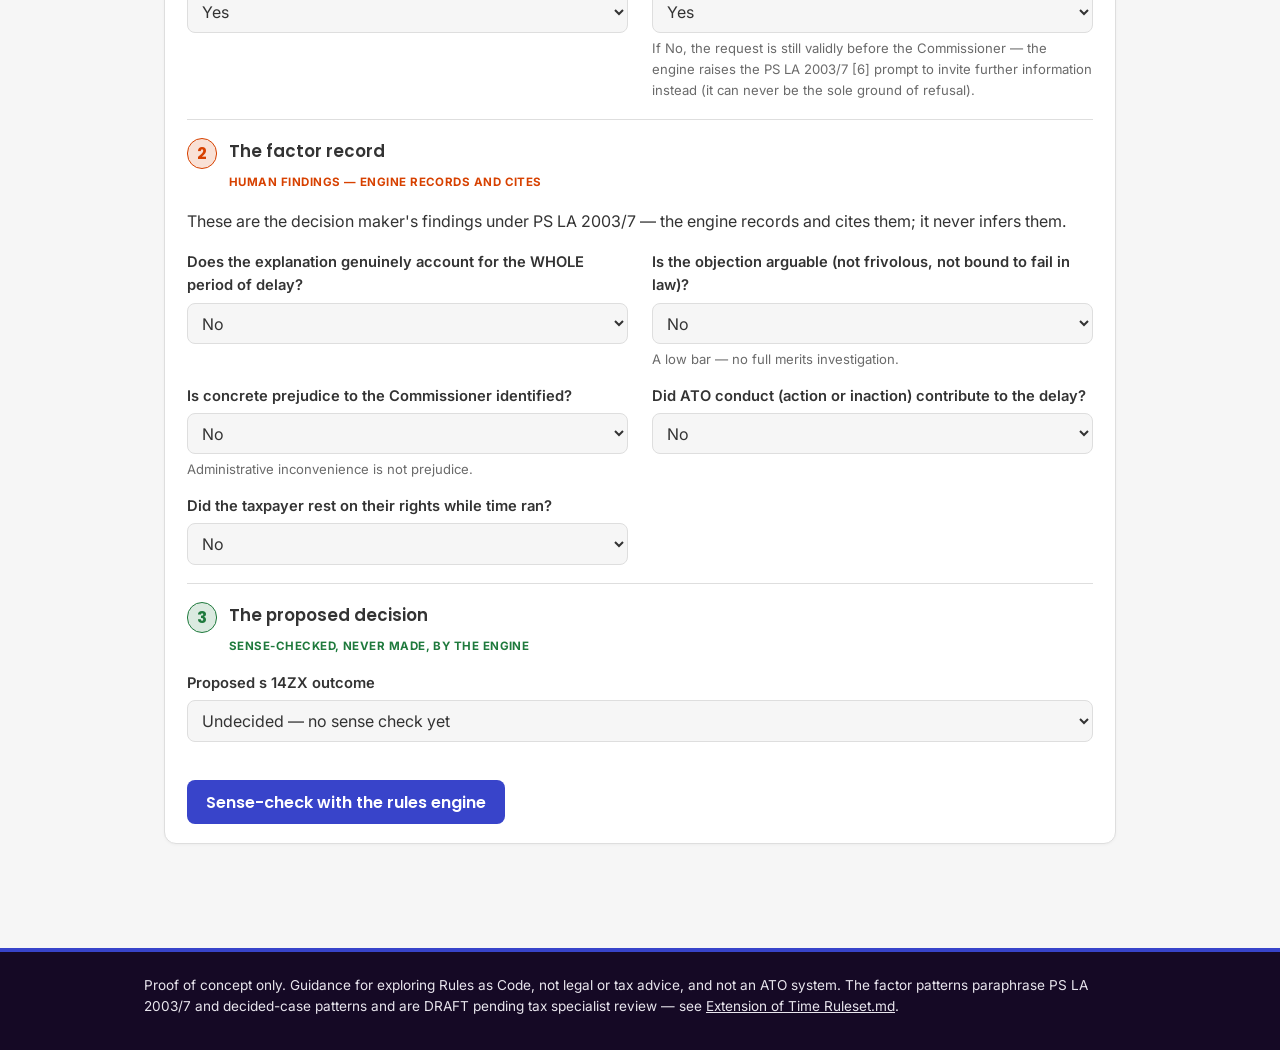
==== commit a4fc000b: "Split the EOT sense-check page into three visually distinct stages The deterministic shell, factor r" ====
--- a/webapp/eot.html
+++ b/webapp/eot.html
@@ -91,110 +91,140 @@
 
     <h2>Sense-check a decision</h2>
     <div class="card">
-      <form class="inputs" id="input-form">
-        <h3>Stage 1 — the deterministic shell (engine decides)</h3>
-        <div class="field">
-          <label for="decisionType">What decision was the late objection against?</label>
-          <select id="decisionType"></select>
-        </div>
-        <div class="field" id="f-noticeDate">
-          <label for="noticeDate">Date on the notice of the decision</label>
-          <input type="date" id="noticeDate">
-          <p class="help" id="noticeDate-help">The date the notice was given to the taxpayer.</p>
-        </div>
-        <div class="field">
-          <label for="lodgmentDate">Date the objection was lodged</label>
-          <input type="date" id="lodgmentDate">
-        </div>
-        <div class="field" id="f-taxpayerKind" hidden>
-          <label for="taxpayerKind">Kind of taxpayer</label>
-          <select id="taxpayerKind">
-            <option value="individual">Individual</option>
-            <option value="small_business_entity">Small business entity</option>
-            <option value="other">Other (company, trust, partnership outside the SBE rules, super fund, ...)</option>
-          </select>
-          <p class="help">Drives the 2-year vs 4-year objection period (s 170(1) ITAA 1936 items 1-3A).</p>
-        </div>
-        <div class="field" id="f-originalNoticeDate" hidden>
-          <label for="originalNoticeDate">Date on the notice of the ORIGINAL assessment</label>
-          <input type="date" id="originalNoticeDate">
-        </div>
-        <div class="field" id="f-hasAssessment" hidden>
-          <label for="hasAssessment">Assessment already made for the ruling period?</label>
-          <select id="hasAssessment">
-            <option value="false">No</option>
-            <option value="true">Yes</option>
-          </select>
-        </div>
-        <div class="field" id="f-returnDueDate" hidden>
-          <label for="returnDueDate">Last day allowed for lodging the return the ruling relates to</label>
-          <input type="date" id="returnDueDate">
-        </div>
-        <div class="field" id="f-relatedNoticeDate" hidden>
-          <label for="relatedNoticeDate">Date on the notice of the related income tax assessment</label>
-          <input type="date" id="relatedNoticeDate">
-        </div>
-        <div class="field" id="f-sicFraction" hidden>
-          <label for="sicFraction">Unremitted SIC as a percentage of the tax shortfall</label>
-          <input type="number" id="sicFraction" min="0" max="100" step="0.1" value="25">
-        </div>
-        <div class="field">
-          <label for="reqWriting">Was a WRITTEN extension request lodged with the objection? (s&nbsp;14ZW(2))</label>
-          <select id="reqWriting">
-            <option value="true">Yes</option>
-            <option value="false">No</option>
-          </select>
-        </div>
-        <div class="field">
-          <label for="reqFully">Does it state the circumstances of the lateness FULLY AND IN DETAIL? (s&nbsp;14ZW(3))</label>
-          <select id="reqFully">
-            <option value="true">Yes</option>
-            <option value="false">No</option>
-          </select>
+      <form id="input-form">
+        <section class="eot-stage eot-stage-1">
+          <header class="eot-stage-head">
+            <span class="eot-stage-num">1</span>
+            <div class="eot-stage-title">
+              <h3>The deterministic shell</h3>
+              <span class="eot-stage-role">Engine decides</span>
+            </div>
+          </header>
+          <div class="inputs">
+            <div class="field">
+              <label for="decisionType">What decision was the late objection against?</label>
+              <select id="decisionType"></select>
+            </div>
+            <div class="field" id="f-noticeDate">
+              <label for="noticeDate">Date on the notice of the decision</label>
+              <input type="date" id="noticeDate">
+              <p class="help" id="noticeDate-help">The date the notice was given to the taxpayer.</p>
+            </div>
+            <div class="field">
+              <label for="lodgmentDate">Date the objection was lodged</label>
+              <input type="date" id="lodgmentDate">
+            </div>
+            <div class="field" id="f-taxpayerKind" hidden>
+              <label for="taxpayerKind">Kind of taxpayer</label>
+              <select id="taxpayerKind">
+                <option value="individual">Individual</option>
+                <option value="small_business_entity">Small business entity</option>
+                <option value="other">Other (company, trust, partnership outside the SBE rules, super fund, ...)</option>
+              </select>
+              <p class="help">Drives the 2-year vs 4-year objection period (s 170(1) ITAA 1936 items 1-3A).</p>
+            </div>
+            <div class="field" id="f-originalNoticeDate" hidden>
+              <label for="originalNoticeDate">Date on the notice of the ORIGINAL assessment</label>
+              <input type="date" id="originalNoticeDate">
+            </div>
+            <div class="field" id="f-hasAssessment" hidden>
+              <label for="hasAssessment">Assessment already made for the ruling period?</label>
+              <select id="hasAssessment">
+                <option value="false">No</option>
+                <option value="true">Yes</option>
+              </select>
+            </div>
+            <div class="field" id="f-returnDueDate" hidden>
+              <label for="returnDueDate">Last day allowed for lodging the return the ruling relates to</label>
+              <input type="date" id="returnDueDate">
+            </div>
+            <div class="field" id="f-relatedNoticeDate" hidden>
+              <label for="relatedNoticeDate">Date on the notice of the related income tax assessment</label>
+              <input type="date" id="relatedNoticeDate">
+            </div>
+            <div class="field" id="f-sicFraction" hidden>
+              <label for="sicFraction">Unremitted SIC as a percentage of the tax shortfall</label>
+              <input type="number" id="sicFraction" min="0" max="100" step="0.1" value="25">
+            </div>
+            <div class="field">
+              <label for="reqWriting">Was a WRITTEN extension request lodged with the objection? (s&nbsp;14ZW(2))</label>
+              <select id="reqWriting">
+                <option value="true">Yes</option>
+                <option value="false">No</option>
+              </select>
+            </div>
+            <div class="field">
+              <label for="reqFully">Does it state the circumstances of the lateness FULLY AND IN DETAIL? (s&nbsp;14ZW(3))</label>
+              <select id="reqFully">
+                <option value="true">Yes</option>
+                <option value="false">No</option>
+              </select>
+              <p class="help">
+                If No, the request is still validly before the Commissioner — the engine raises the
+                PS&nbsp;LA&nbsp;2003/7 [6] prompt to invite further information instead (it can never be
+                the sole ground of refusal).
+              </p>
+            </div>
+          </div>
+        </section>
+
+        <section class="eot-stage eot-stage-2">
+          <header class="eot-stage-head">
+            <span class="eot-stage-num">2</span>
+            <div class="eot-stage-title">
+              <h3>The factor record</h3>
+              <span class="eot-stage-role">Human findings — engine records and cites</span>
+            </div>
+          </header>
           <p class="help">
-            If No, the request is still validly before the Commissioner — the engine raises the
-            PS&nbsp;LA&nbsp;2003/7 [6] prompt to invite further information instead (it can never be
-            the sole ground of refusal).
+            These are the decision maker's findings under PS LA 2003/7 — the engine records and
+            cites them; it never infers them.
           </p>
-        </div>
-
-        <h3>Stage 2 — the factor record (human findings, engine-recorded)</h3>
-        <p class="help">
-          These are the decision maker's findings under PS LA 2003/7 — the engine records and
-          cites them; it never infers them.
-        </p>
-        <div class="field">
-          <label for="fExplains">Does the explanation genuinely account for the WHOLE period of delay?</label>
-          <select id="fExplains"><option value="true">Yes</option><option value="false" selected>No</option></select>
-        </div>
-        <div class="field">
-          <label for="fArguable">Is the objection arguable (not frivolous, not bound to fail in law)?</label>
-          <select id="fArguable"><option value="true">Yes</option><option value="false" selected>No</option></select>
-          <p class="help">A low bar — no full merits investigation.</p>
-        </div>
-        <div class="field">
-          <label for="fPrejudice">Is concrete prejudice to the Commissioner identified?</label>
-          <select id="fPrejudice"><option value="true">Yes</option><option value="false" selected>No</option></select>
-          <p class="help">Administrative inconvenience is not prejudice.</p>
-        </div>
-        <div class="field">
-          <label for="fAtoConduct">Did ATO conduct (action or inaction) contribute to the delay?</label>
-          <select id="fAtoConduct"><option value="true">Yes</option><option value="false" selected>No</option></select>
-        </div>
-        <div class="field">
-          <label for="fRested">Did the taxpayer rest on their rights while time ran?</label>
-          <select id="fRested"><option value="true">Yes</option><option value="false" selected>No</option></select>
-        </div>
-
-        <h3>Stage 3 — the proposed decision (sense-checked, never made, by the engine)</h3>
-        <div class="field">
-          <label for="proposedOutcome">Proposed s&nbsp;14ZX outcome</label>
-          <select id="proposedOutcome">
-            <option value="undecided">Undecided — no sense check yet</option>
-            <option value="agree">Agree — treat the objection as lodged in time</option>
-            <option value="refuse">Refuse the request</option>
-          </select>
-        </div>
+          <div class="inputs">
+            <div class="field">
+              <label for="fExplains">Does the explanation genuinely account for the WHOLE period of delay?</label>
+              <select id="fExplains"><option value="true">Yes</option><option value="false" selected>No</option></select>
+            </div>
+            <div class="field">
+              <label for="fArguable">Is the objection arguable (not frivolous, not bound to fail in law)?</label>
+              <select id="fArguable"><option value="true">Yes</option><option value="false" selected>No</option></select>
+              <p class="help">A low bar — no full merits investigation.</p>
+            </div>
+            <div class="field">
+              <label for="fPrejudice">Is concrete prejudice to the Commissioner identified?</label>
+              <select id="fPrejudice"><option value="true">Yes</option><option value="false" selected>No</option></select>
+              <p class="help">Administrative inconvenience is not prejudice.</p>
+            </div>
+            <div class="field">
+              <label for="fAtoConduct">Did ATO conduct (action or inaction) contribute to the delay?</label>
+              <select id="fAtoConduct"><option value="true">Yes</option><option value="false" selected>No</option></select>
+            </div>
+            <div class="field">
+              <label for="fRested">Did the taxpayer rest on their rights while time ran?</label>
+              <select id="fRested"><option value="true">Yes</option><option value="false" selected>No</option></select>
+            </div>
+          </div>
+        </section>
+
+        <section class="eot-stage eot-stage-3">
+          <header class="eot-stage-head">
+            <span class="eot-stage-num">3</span>
+            <div class="eot-stage-title">
+              <h3>The proposed decision</h3>
+              <span class="eot-stage-role">Sense-checked, never made, by the engine</span>
+            </div>
+          </header>
+          <div class="inputs">
+            <div class="field">
+              <label for="proposedOutcome">Proposed s&nbsp;14ZX outcome</label>
+              <select id="proposedOutcome">
+                <option value="undecided">Undecided — no sense check yet</option>
+                <option value="agree">Agree — treat the objection as lodged in time</option>
+                <option value="refuse">Refuse the request</option>
+              </select>
+            </div>
+          </div>
+        </section>
       </form>
       <div class="actions">
         <button type="button" id="calc-btn">Sense-check with the rules engine</button>
@@ -204,12 +234,10 @@
     <div id="error-box"></div>
 
     <section id="results" hidden>
-      <h2>Engine result</h2>
+      <h2 class="eot-stage-h2 eot-stage-1"><span class="eot-stage-num">1</span> The deterministic shell — result</h2>
       <div class="results-grid" id="stat-cards"></div>
 
-      <div id="flag-box"></div>
-
-      <h2>The factor record (what a Copilot cites)</h2>
+      <h2 class="eot-stage-h2 eot-stage-2"><span class="eot-stage-num">2</span> The factor record — what a Copilot cites</h2>
       <p class="muted">
         The structured record the engine hands to any AI assistant: each finding, with the
         governed citation behind it — instead of the assistant's "general legal knowledge".
@@ -221,7 +249,9 @@
         </table>
       </div>
 
-      <h2>What the engine deliberately does not answer</h2>
+      <h2 class="eot-stage-h2 eot-stage-3"><span class="eot-stage-num">3</span> The proposed decision — sense check</h2>
+      <div id="flag-box"></div>
+
       <div class="card">
         <p>
           There is <strong>no variable</strong> in the engine for whether the request should be
--- a/webapp/assets/style.css
+++ b/webapp/assets/style.css
@@ -145,7 +145,7 @@
 }
 button.secondary:hover, .button.secondary:hover { background: var(--accent); color: var(--accent-text); }
 
-form.inputs { display: grid; grid-template-columns: repeat(auto-fit, minmax(19rem, 1fr)); gap: 0.9rem 1.5rem; }
+.inputs { display: grid; grid-template-columns: repeat(auto-fit, minmax(19rem, 1fr)); gap: 0.9rem 1.5rem; }
 
 .field label { display: block; font-weight: 600; font-size: 0.92rem; margin-bottom: 0.3rem; }
 
@@ -528,6 +528,51 @@
 }
 .chat-input input:focus { outline: 2px solid var(--accent); outline-offset: 1px; }
 
+/* EOT three-stage layout (eot.html) — the same numbered/coloured stage badge
+   threads through the input form and the result headings so the "engine
+   decides / records / sense-checks" boundary reads as one shape throughout. */
+.eot-stage-1 { --stage-color: var(--accent); }
+.eot-stage-2 { --stage-color: var(--warn); }
+.eot-stage-3 { --stage-color: var(--good); }
+
+.eot-stage-num {
+  flex: none;
+  width: 1.9rem;
+  height: 1.9rem;
+  border-radius: 50%;
+  display: inline-flex;
+  align-items: center;
+  justify-content: center;
+  font-family: var(--font-head);
+  font-weight: 700;
+  font-size: 1rem;
+  background: color-mix(in srgb, var(--stage-color, var(--accent)) 16%, var(--surface));
+  color: var(--stage-color, var(--accent));
+  border: 1.5px solid var(--stage-color, var(--accent));
+}
+
+form .eot-stage { padding: 1.15rem 0; border-top: 1px solid var(--line); }
+form .eot-stage:first-child { padding-top: 0; border-top: none; }
+.eot-stage-head { display: flex; align-items: flex-start; gap: 0.75rem; margin-bottom: 0.9rem; }
+.eot-stage-title h3 { margin: 0 0 0.15rem; }
+.eot-stage-role {
+  display: inline-block;
+  font-size: 0.72rem;
+  font-weight: 700;
+  text-transform: uppercase;
+  letter-spacing: 0.04em;
+  color: var(--stage-color, var(--accent));
+}
+
+h2.eot-stage-h2 {
+  display: flex;
+  align-items: center;
+  gap: 0.6rem;
+  padding-bottom: 0.4rem;
+  border-bottom: 2px solid var(--stage-color, var(--accent));
+}
+h2.eot-stage-h2 .eot-stage-num { width: 1.6rem; height: 1.6rem; font-size: 0.9rem; }
+
 /* EOT sense-check flags (eot.html) */
 .notice.flag-danger {
   background: color-mix(in srgb, var(--danger) 10%, var(--surface));
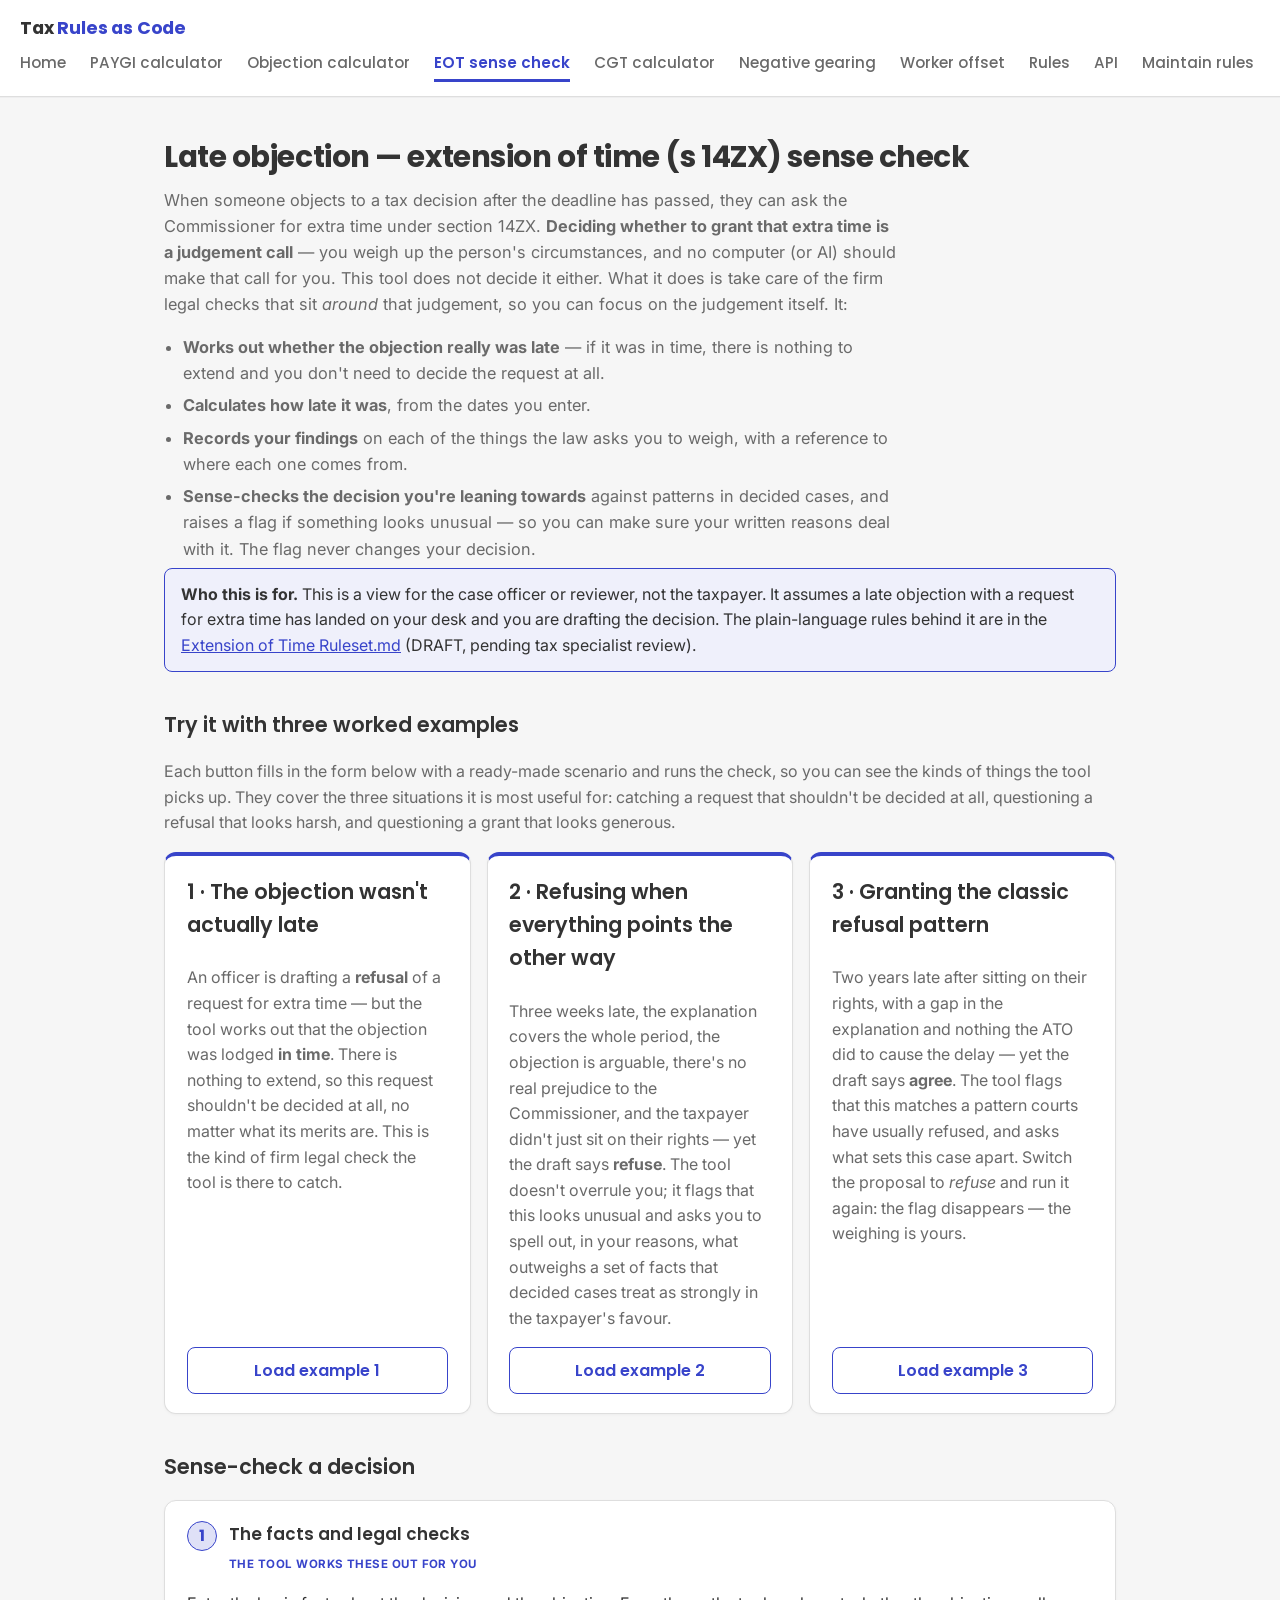
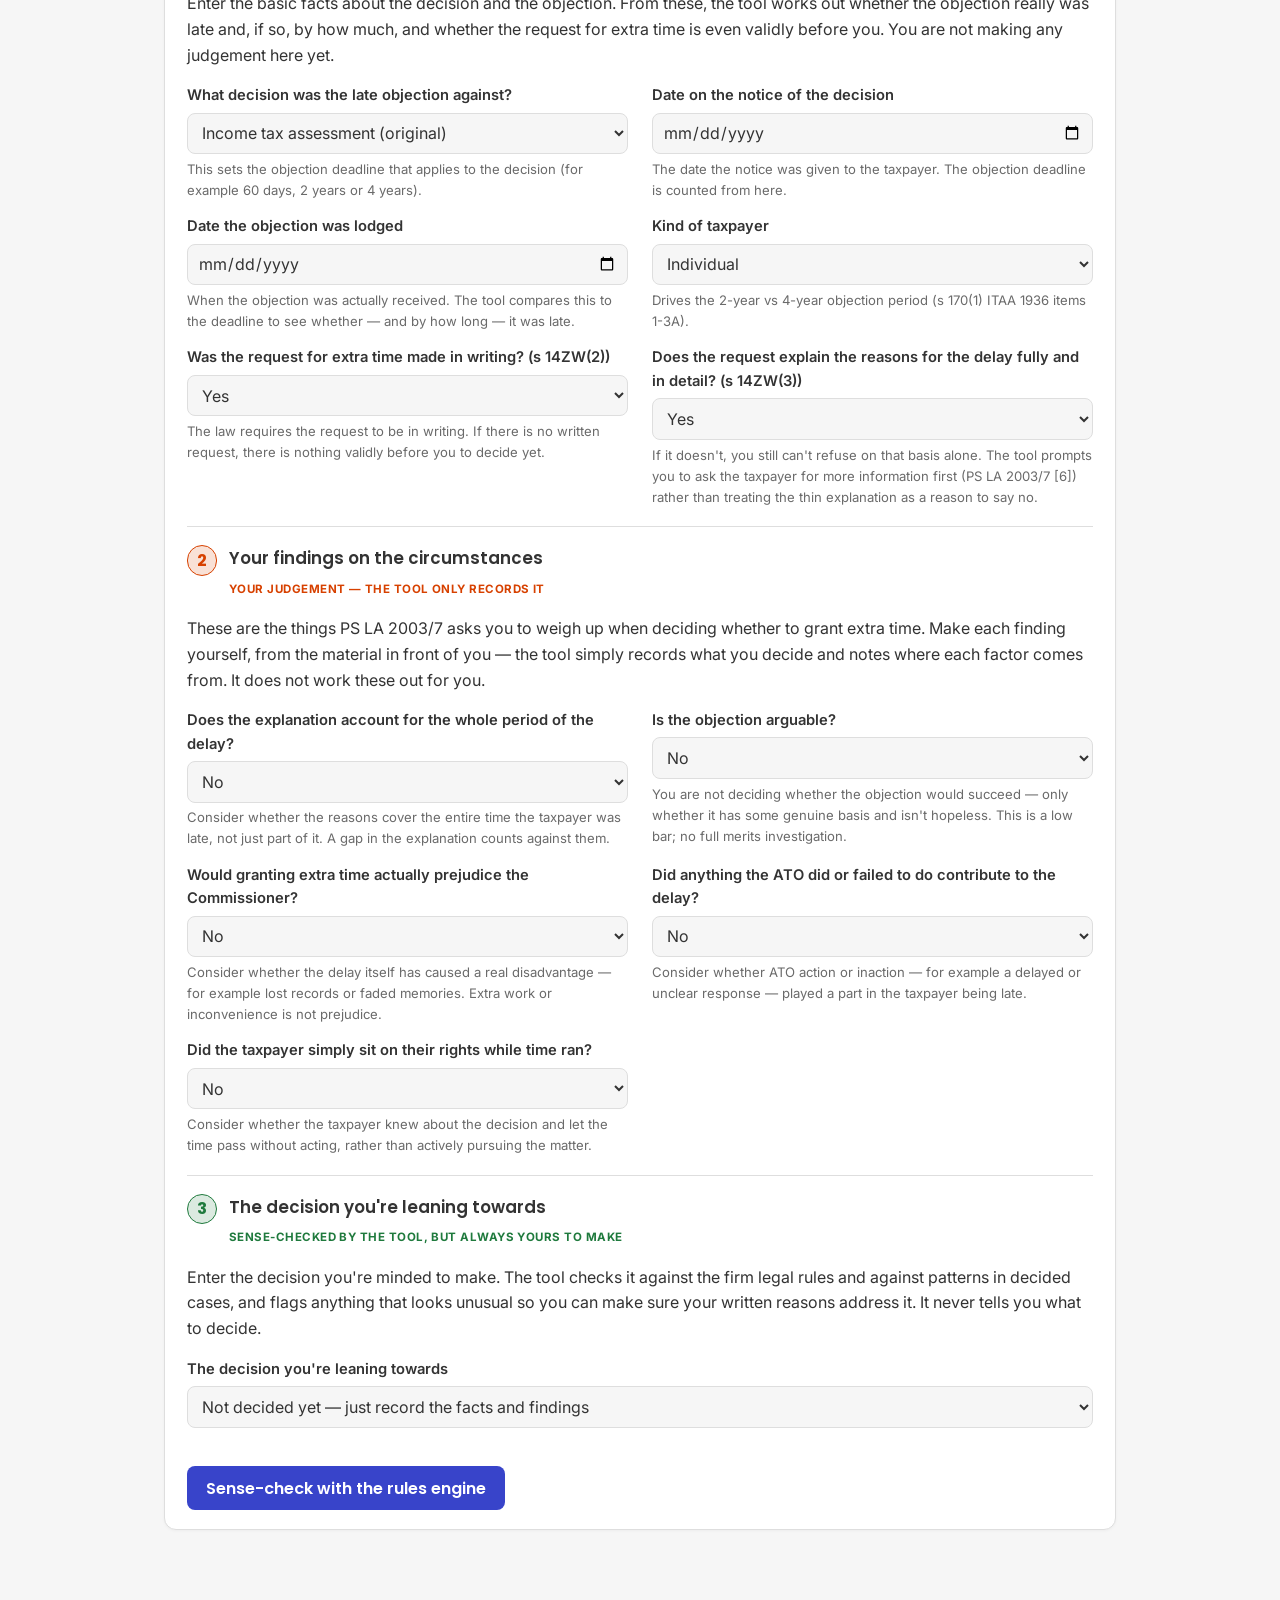
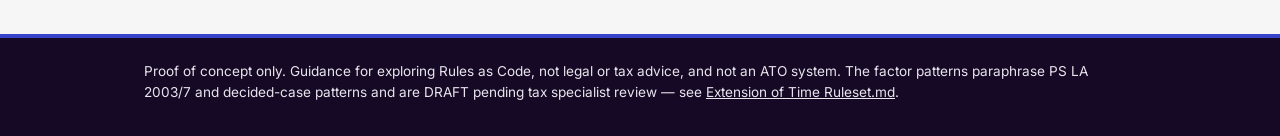
==== commit 8309e07d: "Rewrite the EOT sense-check page in plain English Reword the extension-of-time (s 14ZX) sense-check " ====
--- a/webapp/eot.html
+++ b/webapp/eot.html
@@ -28,62 +28,70 @@
   </header>
 
   <main>
-    <h1>Extension of time to object (s&nbsp;14ZX) — decision sense check</h1>
+    <h1>Late objection — extension of time (s&nbsp;14ZX) sense check</h1>
     <p class="lede">
-      The s&nbsp;14ZX discretion — whether to accept a late objection — is a <strong>judgement-based
-      decision</strong>: a human weighs the factors, and no rules engine (or AI) should make it.
-      But the discretion sits inside a deterministic legal shell, and this page shows the rules
-      engine holding exactly that line: the engine <strong>decides</strong> the gatekeepers
-      (is the request even validly before the Commissioner?), <strong>calculates</strong> the delay,
-      <strong>records</strong> the officer's factor findings with legislative citations, and
-      <strong>sense-checks</strong> a proposed outcome against decided-case patterns — while the
-      grant/refuse call itself has <em>no variable in the engine at all</em>. This is the grounding
-      a Copilot-style assistant needs: it can call these rules instead of free-generating law.
+      When someone objects to a tax decision after the deadline has passed, they can ask the
+      Commissioner for extra time under section&nbsp;14ZX. <strong>Deciding whether to grant that
+      extra time is a judgement call</strong> — you weigh up the person's circumstances, and no
+      computer (or AI) should make that call for you. This tool does not decide it either. What it
+      does is take care of the firm legal checks that sit <em>around</em> that judgement, so you can
+      focus on the judgement itself. It:
     </p>
+    <ul class="lede-list">
+      <li><strong>Works out whether the objection really was late</strong> — if it was in time, there
+        is nothing to extend and you don't need to decide the request at all.</li>
+      <li><strong>Calculates how late it was</strong>, from the dates you enter.</li>
+      <li><strong>Records your findings</strong> on each of the things the law asks you to weigh, with
+        a reference to where each one comes from.</li>
+      <li><strong>Sense-checks the decision you're leaning towards</strong> against patterns in decided
+        cases, and raises a flag if something looks unusual — so you can make sure your written reasons
+        deal with it. The flag never changes your decision.</li>
+    </ul>
 
     <div class="notice">
-      <strong>Who this is for.</strong> Unlike the objection calculator (a taxpayer view), this is
-      an <strong>officer / reviewer view</strong>: it assumes a late objection with an extension
-      request is on the desk and a decision is being drafted. Ruleset:
+      <strong>Who this is for.</strong> This is a view for the case officer or reviewer, not the
+      taxpayer. It assumes a late objection with a request for extra time has landed on your desk
+      and you are drafting the decision. The plain-language rules behind it are in the
       <a href="rulesets/Extension%20of%20Time%20Ruleset.md">Extension of Time Ruleset.md</a> (DRAFT,
       pending tax specialist review).
     </div>
 
-    <h2>Three worked examples</h2>
+    <h2>Try it with three worked examples</h2>
     <p class="muted">
-      Each button fills the form below with a scenario and asks the live engine. The three
-      examples demonstrate the three tiers of value: a hard jurisdictional catch, an
-      atypical-refusal prompt, and an atypical-grant prompt.
+      Each button fills in the form below with a ready-made scenario and runs the check, so you can
+      see the kinds of things the tool picks up. They cover the three situations it is most useful
+      for: catching a request that shouldn't be decided at all, questioning a refusal that looks
+      harsh, and questioning a grant that looks generous.
     </p>
     <div class="tool-grid">
       <div class="card">
-        <h2>1 · The request that isn't one</h2>
+        <h2>1 · The objection wasn't actually late</h2>
         <p>
-          An officer drafts a <strong>refusal</strong> of an "extension request" — but the engine
-          computes the objection was lodged <strong>in time</strong>. There is nothing to extend:
-          deciding this request at all would be an error, whatever the merits. This is the
-          deterministic Level&nbsp;1–2 shell a Copilot must never get wrong — and with the engine,
-          it can't.
+          An officer is drafting a <strong>refusal</strong> of a request for extra time — but the tool
+          works out that the objection was lodged <strong>in time</strong>. There is nothing to
+          extend, so this request shouldn't be decided at all, no matter what its merits are. This is
+          the kind of firm legal check the tool is there to catch.
         </p>
         <button type="button" class="secondary" data-example="a">Load example 1</button>
       </div>
       <div class="card">
-        <h2>2 · Refusing an all-favourable profile</h2>
+        <h2>2 · Refusing when everything points the other way</h2>
         <p>
-          Three weeks late, the explanation covers the whole period, the case is arguable, no
-          concrete prejudice, no resting on rights — and the draft says <strong>refuse</strong>.
-          The engine doesn't overrule anyone; it raises a flag asking the decision maker to
-          articulate what outweighs a profile that decided cases treat as strongly favourable.
+          Three weeks late, the explanation covers the whole period, the objection is arguable, there's
+          no real prejudice to the Commissioner, and the taxpayer didn't just sit on their rights — yet
+          the draft says <strong>refuse</strong>. The tool doesn't overrule you; it flags that this
+          looks unusual and asks you to spell out, in your reasons, what outweighs a set of facts that
+          decided cases treat as strongly in the taxpayer's favour.
         </p>
         <button type="button" class="secondary" data-example="b">Load example 2</button>
       </div>
       <div class="card">
         <h2>3 · Granting the classic refusal pattern</h2>
         <p>
-          Two years late after resting on rights, with an explanation gap and no contributing ATO
-          conduct — and the draft says <strong>agree</strong>. The engine flags the recurring
-          refusal pattern and asks what displaces it. Switch the proposal to <em>refuse</em> and
-          re-check: the flag goes away — the weighing is the human's.
+          Two years late after sitting on their rights, with a gap in the explanation and nothing the
+          ATO did to cause the delay — yet the draft says <strong>agree</strong>. The tool flags that
+          this matches a pattern courts have usually refused, and asks what sets this case apart. Switch
+          the proposal to <em>refuse</em> and run it again: the flag disappears — the weighing is yours.
         </p>
         <button type="button" class="secondary" data-example="c">Load example 3</button>
       </div>
@@ -96,23 +104,33 @@
           <header class="eot-stage-head">
             <span class="eot-stage-num">1</span>
             <div class="eot-stage-title">
-              <h3>The deterministic shell</h3>
-              <span class="eot-stage-role">Engine decides</span>
+              <h3>The facts and legal checks</h3>
+              <span class="eot-stage-role">The tool works these out for you</span>
             </div>
           </header>
+          <p class="help">
+            Enter the basic facts about the decision and the objection. From these, the tool works out
+            whether the objection really was late and, if so, by how much, and whether the request for
+            extra time is even validly before you. You are not making any judgement here yet.
+          </p>
           <div class="inputs">
             <div class="field">
               <label for="decisionType">What decision was the late objection against?</label>
               <select id="decisionType"></select>
+              <p class="help">This sets the objection deadline that applies to the decision (for
+                example 60 days, 2 years or 4 years).</p>
             </div>
             <div class="field" id="f-noticeDate">
               <label for="noticeDate">Date on the notice of the decision</label>
               <input type="date" id="noticeDate">
-              <p class="help" id="noticeDate-help">The date the notice was given to the taxpayer.</p>
+              <p class="help" id="noticeDate-help">The date the notice was given to the taxpayer. The
+                objection deadline is counted from here.</p>
             </div>
             <div class="field">
               <label for="lodgmentDate">Date the objection was lodged</label>
               <input type="date" id="lodgmentDate">
+              <p class="help">When the objection was actually received. The tool compares this to the
+                deadline to see whether — and by how long — it was late.</p>
             </div>
             <div class="field" id="f-taxpayerKind" hidden>
               <label for="taxpayerKind">Kind of taxpayer</label>
@@ -147,22 +165,24 @@
               <input type="number" id="sicFraction" min="0" max="100" step="0.1" value="25">
             </div>
             <div class="field">
-              <label for="reqWriting">Was a WRITTEN extension request lodged with the objection? (s&nbsp;14ZW(2))</label>
+              <label for="reqWriting">Was the request for extra time made in writing? (s&nbsp;14ZW(2))</label>
               <select id="reqWriting">
                 <option value="true">Yes</option>
                 <option value="false">No</option>
               </select>
-            </div>
-            <div class="field">
-              <label for="reqFully">Does it state the circumstances of the lateness FULLY AND IN DETAIL? (s&nbsp;14ZW(3))</label>
+              <p class="help">The law requires the request to be in writing. If there is no written
+                request, there is nothing validly before you to decide yet.</p>
+            </div>
+            <div class="field">
+              <label for="reqFully">Does the request explain the reasons for the delay fully and in detail? (s&nbsp;14ZW(3))</label>
               <select id="reqFully">
                 <option value="true">Yes</option>
                 <option value="false">No</option>
               </select>
               <p class="help">
-                If No, the request is still validly before the Commissioner — the engine raises the
-                PS&nbsp;LA&nbsp;2003/7 [6] prompt to invite further information instead (it can never be
-                the sole ground of refusal).
+                If it doesn't, you still can't refuse on that basis alone. The tool prompts you to ask
+                the taxpayer for more information first (PS&nbsp;LA&nbsp;2003/7 [6]) rather than treating
+                the thin explanation as a reason to say no.
               </p>
             </div>
           </div>
@@ -172,36 +192,47 @@
           <header class="eot-stage-head">
             <span class="eot-stage-num">2</span>
             <div class="eot-stage-title">
-              <h3>The factor record</h3>
-              <span class="eot-stage-role">Human findings — engine records and cites</span>
+              <h3>Your findings on the circumstances</h3>
+              <span class="eot-stage-role">Your judgement — the tool only records it</span>
             </div>
           </header>
           <p class="help">
-            These are the decision maker's findings under PS LA 2003/7 — the engine records and
-            cites them; it never infers them.
+            These are the things PS&nbsp;LA&nbsp;2003/7 asks you to weigh up when deciding whether to
+            grant extra time. Make each finding yourself, from the material in front of you — the tool
+            simply records what you decide and notes where each factor comes from. It does not work
+            these out for you.
           </p>
           <div class="inputs">
             <div class="field">
-              <label for="fExplains">Does the explanation genuinely account for the WHOLE period of delay?</label>
+              <label for="fExplains">Does the explanation account for the whole period of the delay?</label>
               <select id="fExplains"><option value="true">Yes</option><option value="false" selected>No</option></select>
-            </div>
-            <div class="field">
-              <label for="fArguable">Is the objection arguable (not frivolous, not bound to fail in law)?</label>
+              <p class="help">Consider whether the reasons cover the entire time the taxpayer was late,
+                not just part of it. A gap in the explanation counts against them.</p>
+            </div>
+            <div class="field">
+              <label for="fArguable">Is the objection arguable?</label>
               <select id="fArguable"><option value="true">Yes</option><option value="false" selected>No</option></select>
-              <p class="help">A low bar — no full merits investigation.</p>
-            </div>
-            <div class="field">
-              <label for="fPrejudice">Is concrete prejudice to the Commissioner identified?</label>
+              <p class="help">You are not deciding whether the objection would succeed — only whether it
+                has some genuine basis and isn't hopeless. This is a low bar; no full merits
+                investigation.</p>
+            </div>
+            <div class="field">
+              <label for="fPrejudice">Would granting extra time actually prejudice the Commissioner?</label>
               <select id="fPrejudice"><option value="true">Yes</option><option value="false" selected>No</option></select>
-              <p class="help">Administrative inconvenience is not prejudice.</p>
-            </div>
-            <div class="field">
-              <label for="fAtoConduct">Did ATO conduct (action or inaction) contribute to the delay?</label>
+              <p class="help">Consider whether the delay itself has caused a real disadvantage — for
+                example lost records or faded memories. Extra work or inconvenience is not prejudice.</p>
+            </div>
+            <div class="field">
+              <label for="fAtoConduct">Did anything the ATO did or failed to do contribute to the delay?</label>
               <select id="fAtoConduct"><option value="true">Yes</option><option value="false" selected>No</option></select>
-            </div>
-            <div class="field">
-              <label for="fRested">Did the taxpayer rest on their rights while time ran?</label>
+              <p class="help">Consider whether ATO action or inaction — for example a delayed or unclear
+                response — played a part in the taxpayer being late.</p>
+            </div>
+            <div class="field">
+              <label for="fRested">Did the taxpayer simply sit on their rights while time ran?</label>
               <select id="fRested"><option value="true">Yes</option><option value="false" selected>No</option></select>
+              <p class="help">Consider whether the taxpayer knew about the decision and let the time pass
+                without acting, rather than actively pursuing the matter.</p>
             </div>
           </div>
         </section>
@@ -210,16 +241,21 @@
           <header class="eot-stage-head">
             <span class="eot-stage-num">3</span>
             <div class="eot-stage-title">
-              <h3>The proposed decision</h3>
-              <span class="eot-stage-role">Sense-checked, never made, by the engine</span>
+              <h3>The decision you're leaning towards</h3>
+              <span class="eot-stage-role">Sense-checked by the tool, but always yours to make</span>
             </div>
           </header>
+          <p class="help">
+            Enter the decision you're minded to make. The tool checks it against the firm legal rules
+            and against patterns in decided cases, and flags anything that looks unusual so you can make
+            sure your written reasons address it. It never tells you what to decide.
+          </p>
           <div class="inputs">
             <div class="field">
-              <label for="proposedOutcome">Proposed s&nbsp;14ZX outcome</label>
+              <label for="proposedOutcome">The decision you're leaning towards</label>
               <select id="proposedOutcome">
-                <option value="undecided">Undecided — no sense check yet</option>
-                <option value="agree">Agree — treat the objection as lodged in time</option>
+                <option value="undecided">Not decided yet — just record the facts and findings</option>
+                <option value="agree">Grant extra time — treat the objection as lodged in time</option>
                 <option value="refuse">Refuse the request</option>
               </select>
             </div>
@@ -234,13 +270,14 @@
     <div id="error-box"></div>
 
     <section id="results" hidden>
-      <h2 class="eot-stage-h2 eot-stage-1"><span class="eot-stage-num">1</span> The deterministic shell — result</h2>
+      <h2 class="eot-stage-h2 eot-stage-1"><span class="eot-stage-num">1</span> What the tool worked out</h2>
       <div class="results-grid" id="stat-cards"></div>
 
-      <h2 class="eot-stage-h2 eot-stage-2"><span class="eot-stage-num">2</span> The factor record — what a Copilot cites</h2>
+      <h2 class="eot-stage-h2 eot-stage-2"><span class="eot-stage-num">2</span> Your findings on the record</h2>
       <p class="muted">
-        The structured record the engine hands to any AI assistant: each finding, with the
-        governed citation behind it — instead of the assistant's "general legal knowledge".
+        A tidy record of the findings you made, with a reference behind each one showing where the
+        factor comes from — ready to drop into your reasons, and something an AI assistant can cite
+        from instead of relying on its own "general legal knowledge".
       </p>
       <div class="table-scroll">
         <table id="factor-table">
@@ -249,21 +286,23 @@
         </table>
       </div>
 
-      <h2 class="eot-stage-h2 eot-stage-3"><span class="eot-stage-num">3</span> The proposed decision — sense check</h2>
+      <h2 class="eot-stage-h2 eot-stage-3"><span class="eot-stage-num">3</span> Sense check on your decision</h2>
       <div id="flag-box"></div>
 
       <div class="card">
         <p>
-          There is <strong>no variable</strong> in the engine for whether the request should be
-          granted or refused. The s&nbsp;14ZX discretion is evaluative and balancing — no scoring,
-          no matrices, no decision tree, no factor determinative. The engine's flags mark a
-          proposal as <em>jurisdictionally unavailable</em> or <em>atypical against decided-case
-          patterns</em>; they never decide. If a flag fires on a decision you stand behind, the
-          answer is better articulation in the reasons — not a different decision.
+          The tool has <strong>no answer of its own</strong> for whether to grant or refuse — that
+          decision is yours, and it stays out of it entirely. Deciding a s&nbsp;14ZX request means
+          weighing everything together; there is no score, no checklist total and no single factor that
+          settles it. All the tool's flags do is point out when a proposal either isn't legally
+          available or looks unusual next to decided cases. If a flag comes up on a decision you're
+          confident in, the answer is to explain it more clearly in your reasons — not to change your
+          decision.
         </p>
         <p class="muted">
-          This boundary is rule 1.4.1 of the ruleset, and it is what keeps the discretion lawful:
-          a mechanical rule that dictated the outcome would fetter it.
+          Keeping the decision with the officer is deliberate (rule&nbsp;1.4.1 of the ruleset): a rule
+          that dictated the outcome would be unlawful, because it would remove the very judgement the
+          law requires a person to exercise.
         </p>
       </div>
 
--- a/webapp/assets/style.css
+++ b/webapp/assets/style.css
@@ -101,6 +101,8 @@
 h2 { font-size: 1.3rem; font-weight: 600; margin-top: 2.25rem; }
 h3 { font-size: 1.05rem; font-weight: 600; }
 p.lede { color: var(--muted); max-width: 46rem; margin-top: 0.25rem; font-size: 1.02rem; }
+ul.lede-list { color: var(--muted); max-width: 46rem; margin: 0.5rem 0 0.25rem; padding-left: 1.2rem; font-size: 1.02rem; }
+ul.lede-list li { margin-bottom: 0.4rem; }
 
 a { color: var(--accent); }
 a:hover { color: var(--accent-dark); }
